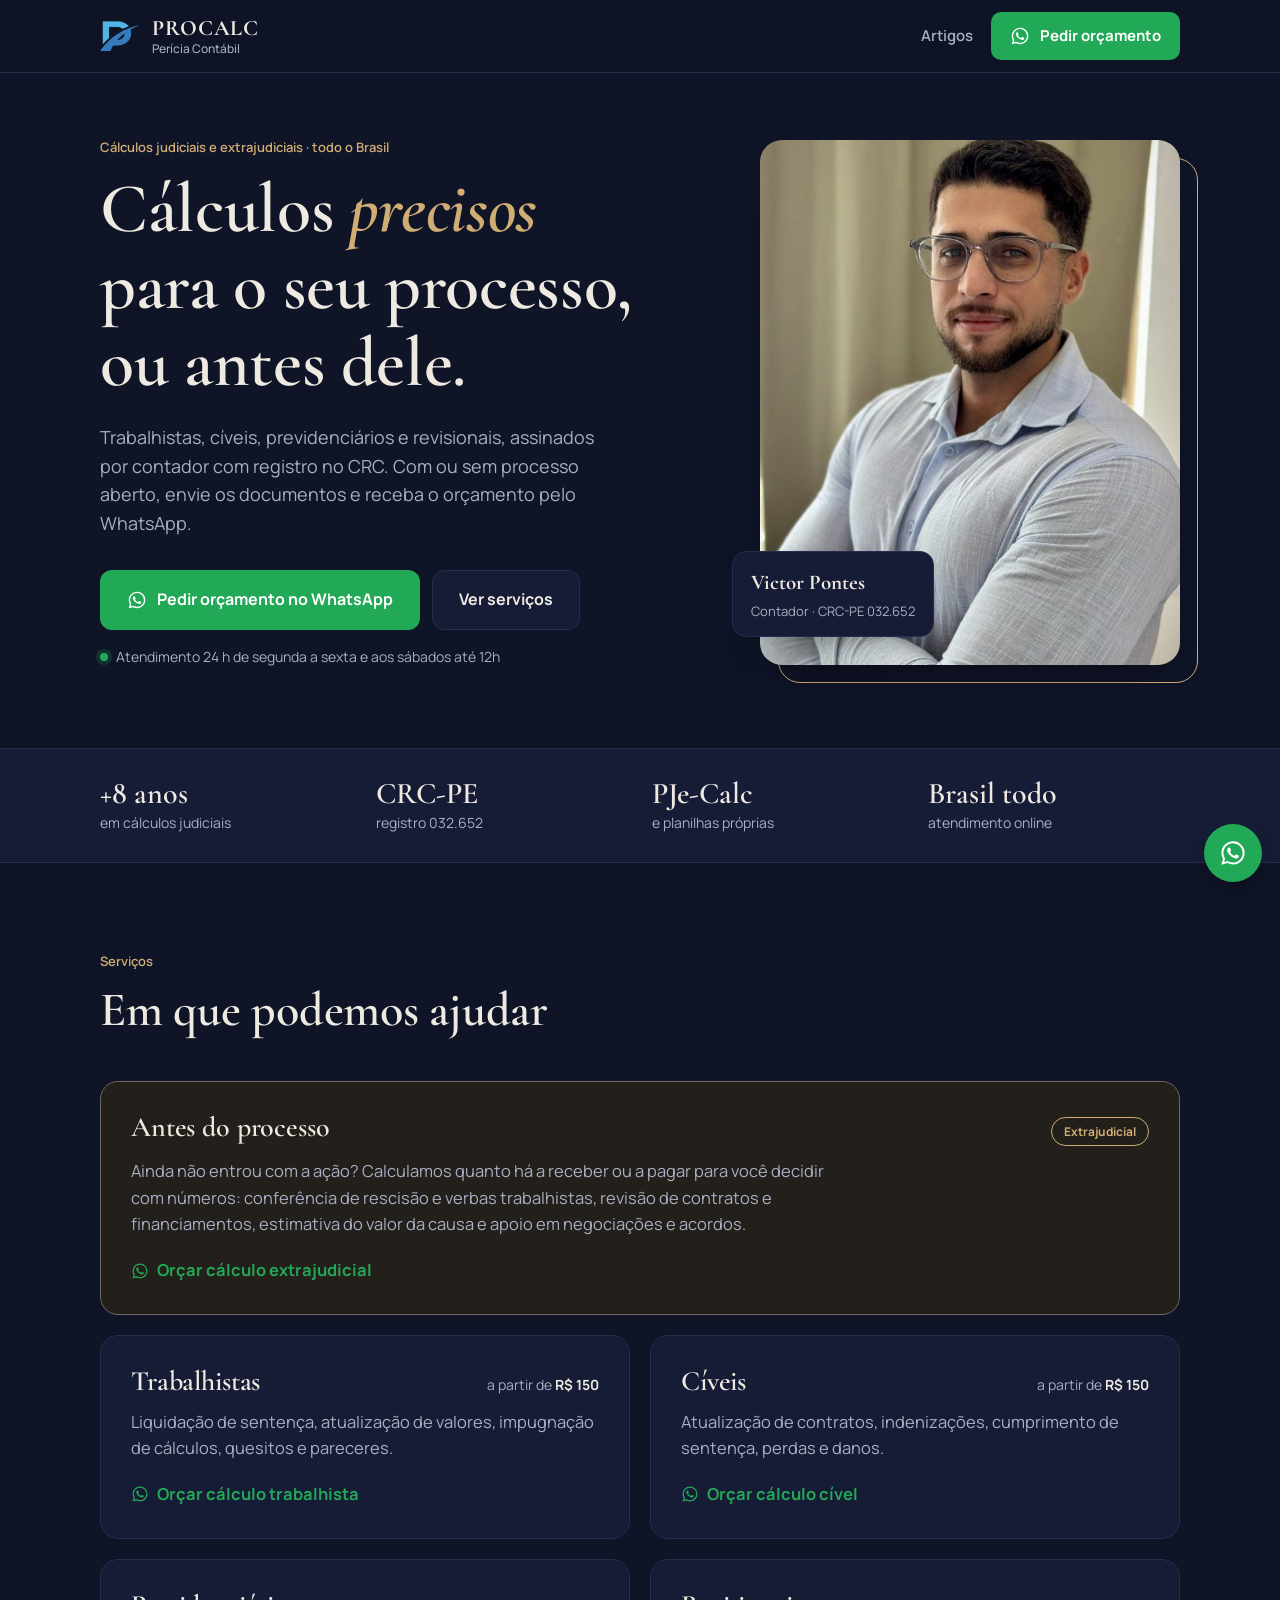
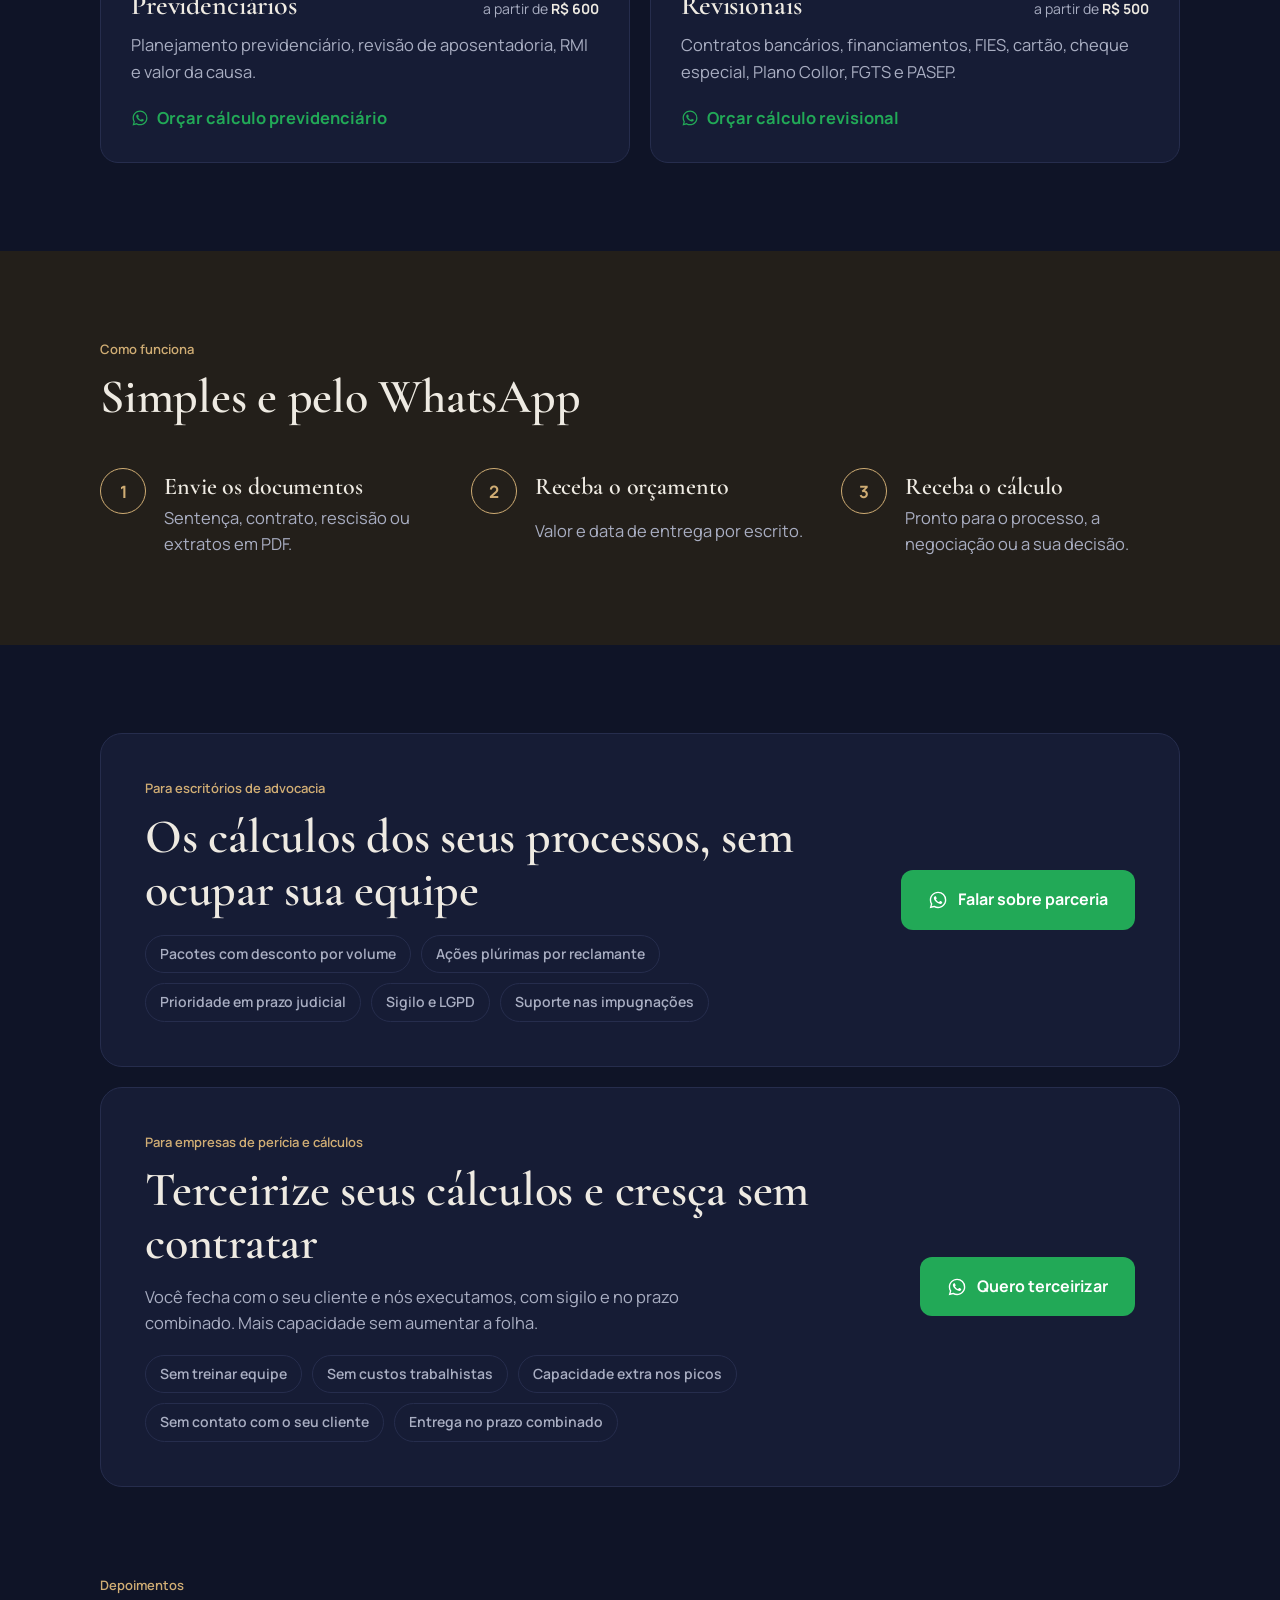
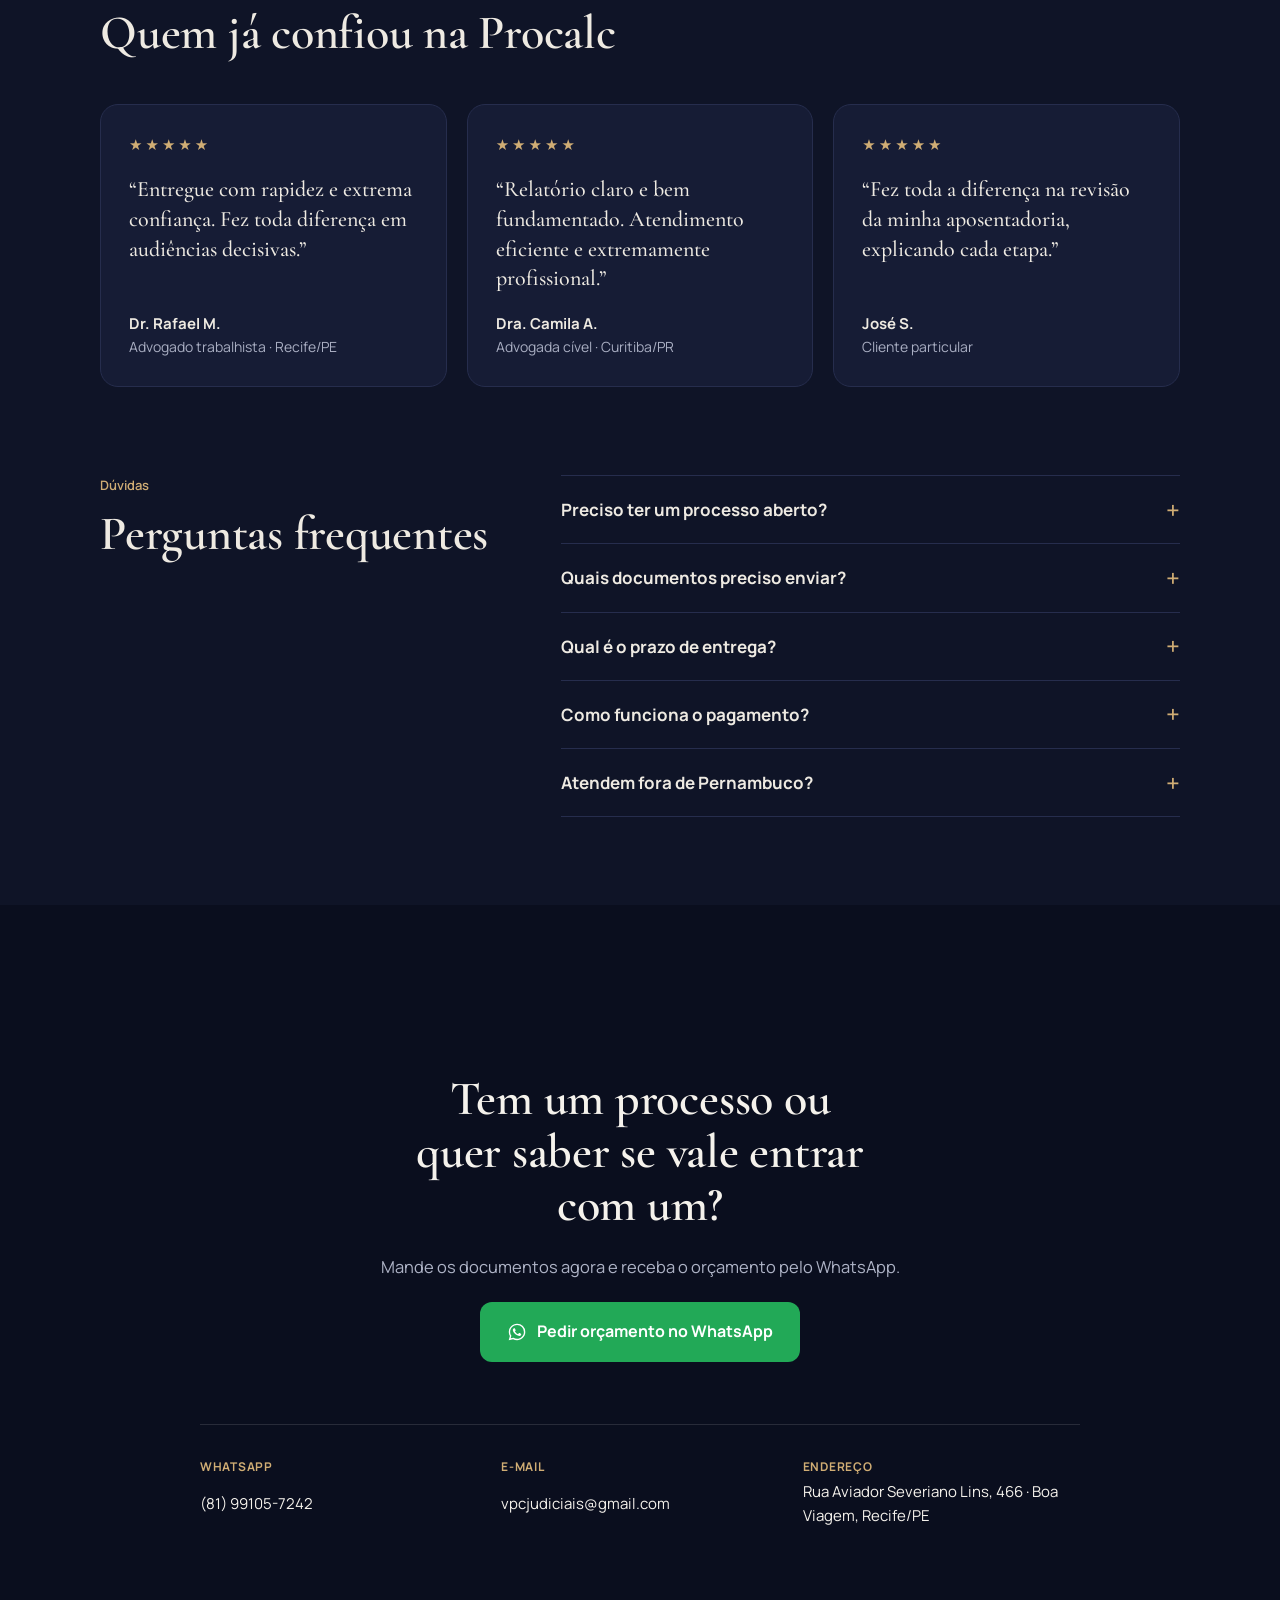
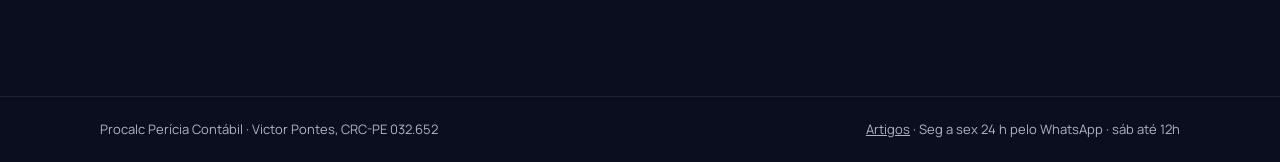
==== index.html @ c2d6288e "SEO: título com cálculos judiciais, dados estruturados da empresa e do Victor, Open Graph Co-Authore" ====
<!doctype html>
<html lang="pt-BR">
<head>
<meta charset="utf-8">
<meta name="viewport" content="width=device-width, initial-scale=1, viewport-fit=cover">
<title>Cálculos Judiciais em Recife e todo o Brasil | Procalc Perícia Contábil – Victor Pontes</title>
<link rel="canonical" href="https://procalcpericia.com.br/">
<meta property="og:type" content="website">
<meta property="og:url" content="https://procalcpericia.com.br/">
<meta property="og:title" content="Procalc Perícia Contábil – Cálculos Judiciais e Extrajudiciais">
<meta property="og:description" content="Cálculos trabalhistas, cíveis, previdenciários e revisionais. Contador Victor Pontes, CRC-PE 032.652. Orçamento pelo WhatsApp.">
<meta property="og:image" content="https://procalcpericia.com.br/marca.png">
<meta property="og:locale" content="pt_BR">
<script type="application/ld+json">
{"@context":"https://schema.org","@graph":[
{"@type":["AccountingService","ProfessionalService"],"@id":"https://procalcpericia.com.br/#empresa","name":"Procalc Perícia Contábil","alternateName":["Procalc","Procalc Perícia","Procalc Cálculos Judiciais"],"url":"https://procalcpericia.com.br/","logo":"https://procalcpericia.com.br/marca.png","image":"https://procalcpericia.com.br/marca.png","telephone":"+55-81-99105-7242","description":"Cálculos judiciais e extrajudiciais: trabalhistas (PJe-Calc), cíveis, previdenciários e revisionais, para advogados e clientes em todo o Brasil.","address":{"@type":"PostalAddress","addressLocality":"Recife","addressRegion":"PE","addressCountry":"BR","streetAddress":"Boa Viagem"},"areaServed":"BR","founder":{"@id":"https://procalcpericia.com.br/#victor"},"sameAs":["https://g.page/r/CcyhV9-D6MSeEAI"],"openingHoursSpecification":[{"@type":"OpeningHoursSpecification","dayOfWeek":["Monday","Tuesday","Wednesday","Thursday","Friday"],"opens":"00:00","closes":"23:59"},{"@type":"OpeningHoursSpecification","dayOfWeek":"Saturday","opens":"00:00","closes":"12:00"}],"knowsAbout":["cálculos judiciais","cálculos trabalhistas","PJe-Calc","liquidação de sentença","cálculos previdenciários","cálculo revisional","perícia contábil","cálculos extrajudiciais"]},
{"@type":"Person","@id":"https://procalcpericia.com.br/#victor","name":"Victor Pontes","jobTitle":"Contador e perito em cálculos judiciais (CRC-PE 032.652)","worksFor":{"@id":"https://procalcpericia.com.br/#empresa"}}
]}
</script>
<meta name="description" content="Cálculos judiciais trabalhistas, cíveis, previdenciários e revisionais para advogados e clientes em todo o Brasil. Contador CRC-PE 032.652. Orçamento pelo WhatsApp.">
<link rel="preconnect" href="https://fonts.googleapis.com">
<link rel="preconnect" href="https://fonts.gstatic.com" crossorigin>
<link rel="stylesheet" href="https://fonts.googleapis.com/css2?family=Cormorant+Garamond:wght@500;600;700&family=Manrope:wght@400;500;600;700&display=swap">
<style>
/* Layout: papel claro com tipografia jurídica; topo em duas colunas (proposta + retrato); seções curtas separadas por respiro; azul-marinho só no texto e numa faixa final. */
:root{
  --paper:#fbfaf7; --card:#ffffff; --ink:#16203b; --muted:#5a6177; --line:#e6e0d4;
  --gold:#a8844c; --gold-soft:#f3ece0; --navy:#16203b; --on-navy:#f5f2ec; --on-navy-muted:#bfc3d3;
  --wa:#1d9f4e; --wa-hover:#178a43; --shadow:0 18px 40px -24px rgba(22,32,59,.35);
  --display:"Cormorant Garamond",Georgia,"Times New Roman",serif;
  --body:"Manrope",system-ui,-apple-system,"Segoe UI",Roboto,sans-serif;
}
@media (prefers-color-scheme:dark){:root:not([data-theme="light"]){
  --paper:#0f1427; --card:#161c35; --ink:#eeeae2; --muted:#a9aec2; --line:#262d4d;
  --gold:#d0ad74; --gold-soft:#231f1a; --navy:#0a0e1e; --on-navy:#f5f2ec; --on-navy-muted:#aeb3c6;
  --wa:#22a957; --wa-hover:#1d944c; --shadow:0 18px 40px -24px rgba(0,0,0,.7); color-scheme:dark}}
:root{ /* tema azul fixo para todos (pedido do Victor) */
  --paper:#0f1427; --card:#161c35; --ink:#eeeae2; --muted:#a9aec2; --line:#262d4d;
  --gold:#d0ad74; --gold-soft:#231f1a; --navy:#0a0e1e; --on-navy:#f5f2ec; --on-navy-muted:#aeb3c6;
  --wa:#22a957; --wa-hover:#1d944c; --shadow:0 18px 40px -24px rgba(0,0,0,.7); color-scheme:dark}

*{box-sizing:border-box}
body{background:var(--paper);color:var(--ink);font-family:var(--body);font-size:16.5px;line-height:1.6;-webkit-font-smoothing:antialiased}
h1,h2,h3,blockquote{font-variant-numeric:lining-nums}
h1,h2,h3{font-family:var(--display);font-weight:600;line-height:1.1;margin:0;letter-spacing:-.005em}
p{margin:0}
a{color:inherit}
img{display:block}
:focus-visible{outline:3px solid var(--gold);outline-offset:3px;border-radius:6px}
.wrap{max-width:1120px;margin:0 auto;padding-left:max(20px,env(safe-area-inset-left,0px));padding-right:max(20px,env(safe-area-inset-right,0px))}
section{padding-block:88px}
.kicker{font-size:13px;font-weight:600;color:var(--gold);margin-bottom:12px}
h2{font-size:clamp(34px,5vw,48px)}
.intro{color:var(--muted);max-width:56ch;margin-top:14px}

.btn{display:inline-flex;align-items:center;justify-content:center;gap:10px;font-weight:700;font-size:16px;text-decoration:none;border-radius:12px;padding:16px 26px;border:1.5px solid transparent;transition:background .15s ease,transform .15s ease}
.btn svg{width:20px;height:20px;flex:none}
.btn-wa{background:var(--wa);color:#fff}
.btn-wa:hover{background:var(--wa-hover);transform:translateY(-1px)}
.btn-line{border-color:var(--line);color:var(--ink);background:var(--card)}
.btn-line:hover{border-color:var(--gold)}

/* topo */
header{position:sticky;top:env(safe-area-inset-top,0px);z-index:15;background:color-mix(in srgb,var(--paper) 92%,transparent);backdrop-filter:blur(8px);border-bottom:1px solid var(--line)}
body::before{content:"";position:fixed;inset:0 0 auto;height:env(safe-area-inset-top,0px);z-index:16;background:var(--paper)}
.bar{display:flex;align-items:center;justify-content:space-between;gap:16px;padding-block:12px}
.brand{display:flex;align-items:center;gap:12px;text-decoration:none;min-width:0}
.brand img{width:40px;height:auto}
.brand-name{display:flex;flex-direction:column;line-height:1.15}
.brand-name b{font-family:var(--display);font-size:22px;font-weight:700;letter-spacing:.04em}
.brand-name small{font-size:12px;color:var(--muted);font-weight:500}
.bar .btn{padding:11px 18px;font-size:15px;border-radius:10px}
@media (max-width:420px){.bar .btn span{display:none}.bar .btn{padding:11px 13px}}

/* hero */
.hero{display:grid;grid-template-columns:minmax(0,1.1fr) minmax(0,.9fr);gap:56px;align-items:center;padding-block:64px 80px}
.hero h1{font-size:clamp(42px,6.4vw,70px)}
.hero h1 em{font-style:italic;color:var(--gold);font-weight:600}
.hero .sub{font-size:18px;color:var(--muted);max-width:46ch;margin-top:22px}
.hero .ctas{display:flex;flex-wrap:wrap;gap:12px;margin-top:32px}
.hero .note{font-size:14px;color:var(--muted);margin-top:16px;display:flex;align-items:center;gap:8px}
.dot{width:8px;height:8px;border-radius:50%;background:var(--wa);flex:none;box-shadow:0 0 0 4px color-mix(in srgb,var(--wa) 20%,transparent)}
.portrait{position:relative;justify-self:end;width:100%;max-width:420px}
.portrait img{width:100%;height:auto;aspect-ratio:4/5;object-fit:cover;object-position:50% 20%;border-radius:22px;box-shadow:var(--shadow)}
.portrait::before{content:"";position:absolute;inset:18px -18px -18px 18px;border:1.5px solid var(--gold);border-radius:22px;z-index:-1}
.badge{position:absolute;left:-28px;bottom:28px;background:var(--card);border:1px solid var(--line);border-radius:14px;padding:14px 18px;box-shadow:var(--shadow);display:grid;gap:2px}
.badge b{font-family:var(--display);font-size:21px}
.badge span{font-size:13px;color:var(--muted)}
@media (max-width:820px){
  .hero{grid-template-columns:minmax(0,1fr);gap:44px;padding-block:40px 64px}
  .portrait{justify-self:center;max-width:360px}
  .badge{left:-8px;bottom:18px}
}

/* faixa de confiança */
.proof{border-block:1px solid var(--line);background:var(--card)}
.proof ul{list-style:none;margin:0 auto;padding-block:28px;display:grid;grid-template-columns:repeat(4,minmax(0,1fr));gap:24px}
.proof li{display:grid;gap:2px}
.proof b{font-variant-numeric:lining-nums;font-family:var(--display);font-size:30px;font-weight:600;line-height:1.1}
.proof span{font-size:14px;color:var(--muted)}
@media (max-width:720px){.proof ul{grid-template-columns:repeat(2,minmax(0,1fr));gap:22px 16px}}

/* serviços */
.svc-grid{display:grid;grid-template-columns:repeat(2,minmax(0,1fr));gap:20px;margin-top:44px}
@media (max-width:720px){.svc-grid{grid-template-columns:minmax(0,1fr)}}
.svc{background:var(--card);border:1px solid var(--line);border-radius:18px;padding:30px;display:flex;flex-direction:column;gap:12px;transition:border-color .15s ease}
.svc:hover{border-color:var(--gold)}
.svc-top{display:flex;align-items:baseline;justify-content:space-between;gap:12px;flex-wrap:wrap}
.svc h3{font-size:28px}
.from{font-size:14px;color:var(--muted);white-space:nowrap}
.from b{color:var(--ink);font-weight:700}
.svc p{color:var(--muted)}
.svc-wide{grid-column:1/-1;background:var(--gold-soft);border-color:color-mix(in srgb,var(--gold) 45%,var(--line))}
.svc-wide p{max-width:70ch}
.tag{font-size:12px;font-weight:700;color:var(--gold);border:1px solid var(--gold);border-radius:999px;padding:4px 12px}
.svc a{margin-top:auto;padding-top:8px;font-weight:700;color:var(--wa);text-decoration:none;display:inline-flex;align-items:center;gap:8px}
.svc a:hover{text-decoration:underline}
.svc a svg{width:18px;height:18px}

/* como funciona */
.how{background:var(--gold-soft)}
.steps{list-style:none;margin:44px 0 0;padding:0;display:grid;grid-template-columns:repeat(3,minmax(0,1fr));gap:32px;counter-reset:s}
@media (max-width:720px){.steps{grid-template-columns:minmax(0,1fr);gap:26px}}
.steps li{counter-increment:s;display:grid;grid-template-columns:auto minmax(0,1fr);gap:4px 18px;align-items:start}
.steps li::before{content:counter(s);grid-row:span 2;width:44px;height:44px;border-radius:50%;border:1.5px solid var(--gold);display:grid;place-items:center;font-family:var(--body);font-size:17px;font-weight:700;font-variant-numeric:lining-nums;color:var(--gold)}
.steps h3{font-size:24px;padding-top:6px}
.steps p{color:var(--muted)}

/* escritórios */
.firms{display:grid;grid-template-columns:minmax(0,1fr) auto;gap:32px;align-items:center;background:var(--card);border:1px solid var(--line);border-radius:22px;padding:44px}
.firms ul{margin:18px 0 0;padding:0;list-style:none;display:flex;flex-wrap:wrap;gap:10px}
.firms li{font-size:14px;font-weight:600;border:1px solid var(--line);border-radius:999px;padding:7px 14px;color:var(--muted)}
@media (max-width:820px){.firms{grid-template-columns:minmax(0,1fr);padding:30px 24px}}

/* depoimentos */
.quotes{display:grid;grid-template-columns:repeat(3,minmax(0,1fr));gap:20px;margin-top:44px}
@media (max-width:900px){.quotes{grid-template-columns:minmax(0,1fr)}}
figure{margin:0;background:var(--card);border:1px solid var(--line);border-radius:18px;padding:28px;display:flex;flex-direction:column;gap:18px}
.stars{color:var(--gold);letter-spacing:3px;font-size:15px}
blockquote{margin:0;font-family:var(--display);font-size:22px;line-height:1.35;font-weight:500}
figcaption{margin-top:auto;font-size:14px;color:var(--muted)}
figcaption b{color:var(--ink);display:block;font-size:15px}

/* faq */
.faq-wrap{display:grid;grid-template-columns:minmax(0,.8fr) minmax(0,1.2fr);gap:48px}
@media (max-width:820px){.faq-wrap{grid-template-columns:minmax(0,1fr);gap:24px}}
details{border-bottom:1px solid var(--line);padding-block:20px}
details:first-child{border-top:1px solid var(--line)}
summary{cursor:pointer;font-weight:700;font-size:17px;list-style:none;display:flex;justify-content:space-between;align-items:center;gap:16px}
summary::-webkit-details-marker{display:none}
summary::after{content:"+";color:var(--gold);font-size:24px;font-weight:500;line-height:1}
details[open] summary::after{content:"−"}
details p{color:var(--muted);margin-top:10px}

/* fechamento */
.final{background:var(--navy);color:var(--on-navy)}
.final .wrap{padding-block:80px;display:grid;gap:22px;justify-items:center;text-align:center}
.final h2{color:var(--on-navy);max-width:20ch}
.final p{color:var(--on-navy-muted);max-width:52ch}
.contact{display:grid;grid-template-columns:repeat(3,minmax(0,1fr));gap:24px;margin-top:40px;width:100%;max-width:880px;text-align:left;border-top:1px solid rgba(255,255,255,.12);padding-top:32px}
.contact div{display:grid;gap:4px}
.contact small{font-size:12px;color:var(--gold);font-weight:700;letter-spacing:.06em}
.contact span{color:var(--on-navy);font-size:15px}
@media (max-width:720px){.contact{grid-template-columns:minmax(0,1fr)}}
footer{background:var(--navy);color:var(--on-navy-muted);font-size:13px;border-top:1px solid rgba(255,255,255,.08)}
footer .wrap{padding-block:22px;display:flex;flex-wrap:wrap;justify-content:space-between;gap:8px}

.float{position:fixed;right:calc(18px + env(safe-area-inset-right,0px));bottom:calc(18px + env(safe-area-inset-bottom,0px));z-index:20;width:58px;height:58px;border-radius:50%;padding:0;box-shadow:0 10px 24px -8px rgba(0,0,0,.45)}
.float svg{width:28px;height:28px}
@media (prefers-reduced-motion:reduce){.btn,.svc{transition:none}.btn-wa:hover{transform:none}}
.nav{display:flex;align-items:center;gap:18px}
.nav a.link{font-size:15px;font-weight:600;text-decoration:none;color:var(--muted)}
.nav a.link:hover{color:var(--ink)}
@media (max-width:420px){.nav{gap:12px}}
</style>
<style>body{margin:0}</style>
</head>
<body>


<svg width="0" height="0" style="position:absolute" aria-hidden="true">
  <symbol id="wa" viewBox="0 0 24 24"><path fill="currentColor" d="M12.04 2C6.58 2 2.13 6.45 2.13 11.91c0 1.75.46 3.45 1.32 4.95L2.05 22l5.25-1.38a9.9 9.9 0 0 0 4.74 1.21h.01c5.46 0 9.91-4.45 9.91-9.91A9.84 9.84 0 0 0 12.04 2Zm0 18.15h-.01a8.2 8.2 0 0 1-4.19-1.15l-.3-.18-3.12.82.83-3.04-.2-.31a8.23 8.23 0 0 1-1.26-4.38c0-4.54 3.7-8.24 8.25-8.24a8.2 8.2 0 0 1 8.24 8.25c0 4.54-3.7 8.23-8.24 8.23Zm4.52-6.16c-.25-.12-1.47-.72-1.69-.81-.23-.08-.39-.12-.56.13-.16.24-.64.8-.78.97-.15.16-.29.18-.54.06-.25-.12-1.05-.39-1.99-1.230-.74-.66-1.23-1.47-1.38-1.72-.14-.25-.01-.38.11-.5.11-.11.25-.29.37-.43.13-.15.17-.25.25-.41.08-.17.04-.31-.02-.43-.06-.13-.56-1.35-.76-1.84-.2-.48-.41-.42-.56-.43h-.48a.92.92 0 0 0-.66.31c-.23.25-.87.85-.87 2.07 0 1.22.89 2.4 1.01 2.56.12.17 1.75 2.67 4.23 3.74.59.26 1.05.41 1.41.52.59.19 1.13.16 1.56.1.48-.07 1.47-.6 1.670-1.18.21-.58.21-1.07.15-1.18-.06-.1-.23-.16-.48-.29Z"/></symbol>
</svg>

<header>
  <div class="wrap bar">
    <a class="brand" href="#inicio" aria-label="Procalc Perícia Contábil, início">
      <img src="[data-uri]" alt="" width="138" height="106">
      <span class="brand-name"><b>PROCALC</b><small>Perícia Contábil</small></span>
    </a>
    <nav class="nav">
      <a class="link" href="artigos.html">Artigos</a>
    <a class="btn btn-wa" href="https://wa.me/5581991057242?text=Ol%C3%A1%2C%20vim%20pelo%20site%20e%20quero%20um%20or%C3%A7amento" target="_blank" rel="noopener"><svg><use href="#wa"/></svg><span>Pedir orçamento</span></a>
    </nav>
  </div>
</header>

<main id="inicio">
  <div class="wrap hero">
    <div>
      <p class="kicker">Cálculos judiciais e extrajudiciais · todo o Brasil</p>
      <h1>Cálculos <em>precisos</em> para o seu processo, ou antes dele.</h1>
      <p class="sub">Trabalhistas, cíveis, previdenciários e revisionais, assinados por contador com registro no CRC. Com ou sem processo aberto, envie os documentos e receba o orçamento pelo WhatsApp.</p>
      <div class="ctas">
        <a class="btn btn-wa" href="https://wa.me/5581991057242?text=Ol%C3%A1%2C%20quero%20um%20or%C3%A7amento%20de%20c%C3%A1lculo" target="_blank" rel="noopener"><svg><use href="#wa"/></svg>Pedir orçamento no WhatsApp</a>
        <a class="btn btn-line" href="#servicos">Ver serviços</a>
      </div>
      <p class="note"><span class="dot" aria-hidden="true"></span>Atendimento 24 h de segunda a sexta e aos sábados até 12h</p>
    </div>
    <div class="portrait">
      <img src="[data-uri]" alt="Victor Pontes, contador responsável pela Procalc" width="640" height="846">
      <div class="badge"><b>Victor Pontes</b><span>Contador · CRC-PE 032.652</span></div>
    </div>
  </div>

  <div class="proof">
    <ul class="wrap">
      <li><b>+8 anos</b><span>em cálculos judiciais</span></li>
      <li><b>CRC-PE</b><span>registro 032.652</span></li>
      <li><b>PJe-Calc</b><span>e planilhas próprias</span></li>
      <li><b>Brasil todo</b><span>atendimento online</span></li>
    </ul>
  </div>

  <section id="servicos">
    <div class="wrap">
      <p class="kicker">Serviços</p>
      <h2>Em que podemos ajudar</h2>
      <div class="svc-grid">
        <article class="svc svc-wide">
          <div class="svc-top"><h3>Antes do processo</h3><span class="tag">Extrajudicial</span></div>
          <p>Ainda não entrou com a ação? Calculamos quanto há a receber ou a pagar para você decidir com números: conferência de rescisão e verbas trabalhistas, revisão de contratos e financiamentos, estimativa do valor da causa e apoio em negociações e acordos.</p>
          <a href="https://wa.me/5581991057242?text=Quero%20or%C3%A7amento%20de%20c%C3%A1lculo%20extrajudicial%20%28sem%20processo%29" target="_blank" rel="noopener"><svg><use href="#wa"/></svg>Orçar cálculo extrajudicial</a>
        </article>
        <article class="svc">
          <div class="svc-top"><h3>Trabalhistas</h3><span class="from">a partir de <b>R$ 150</b></span></div>
          <p>Liquidação de sentença, atualização de valores, impugnação de cálculos, quesitos e pareceres.</p>
          <a href="https://wa.me/5581991057242?text=Quero%20or%C3%A7amento%20de%20c%C3%A1lculo%20trabalhista" target="_blank" rel="noopener"><svg><use href="#wa"/></svg>Orçar cálculo trabalhista</a>
        </article>
        <article class="svc">
          <div class="svc-top"><h3>Cíveis</h3><span class="from">a partir de <b>R$ 150</b></span></div>
          <p>Atualização de contratos, indenizações, cumprimento de sentença, perdas e danos.</p>
          <a href="https://wa.me/5581991057242?text=Quero%20or%C3%A7amento%20de%20c%C3%A1lculo%20c%C3%ADvel" target="_blank" rel="noopener"><svg><use href="#wa"/></svg>Orçar cálculo cível</a>
        </article>
        <article class="svc">
          <div class="svc-top"><h3>Previdenciários</h3><span class="from">a partir de <b>R$ 600</b></span></div>
          <p>Planejamento previdenciário, revisão de aposentadoria, RMI e valor da causa.</p>
          <a href="https://wa.me/5581991057242?text=Quero%20or%C3%A7amento%20de%20c%C3%A1lculo%20previdenci%C3%A1rio" target="_blank" rel="noopener"><svg><use href="#wa"/></svg>Orçar cálculo previdenciário</a>
        </article>
        <article class="svc">
          <div class="svc-top"><h3>Revisionais</h3><span class="from">a partir de <b>R$ 500</b></span></div>
          <p>Contratos bancários, financiamentos, FIES, cartão, cheque especial, Plano Collor, FGTS e PASEP.</p>
          <a href="https://wa.me/5581991057242?text=Quero%20or%C3%A7amento%20de%20c%C3%A1lculo%20revisional" target="_blank" rel="noopener"><svg><use href="#wa"/></svg>Orçar cálculo revisional</a>
        </article>
      </div>
    </div>
  </section>

  <section class="how">
    <div class="wrap">
      <p class="kicker">Como funciona</p>
      <h2>Simples e pelo WhatsApp</h2>
      <ol class="steps">
        <li><h3>Envie os documentos</h3><p>Sentença, contrato, rescisão ou extratos em PDF.</p></li>
        <li><h3>Receba o orçamento</h3><p>Valor e data de entrega por escrito.</p></li>
        <li><h3>Receba o cálculo</h3><p>Pronto para o processo, a negociação ou a sua decisão.</p></li>
      </ol>
    </div>
  </section>

  <section>
    <div class="wrap">
      <div class="firms">
        <div>
          <p class="kicker">Para escritórios de advocacia</p>
          <h2>Os cálculos dos seus processos, sem ocupar sua equipe</h2>
          <ul><li>Pacotes com desconto por volume</li><li>Ações plúrimas por reclamante</li><li>Prioridade em prazo judicial</li><li>Sigilo e LGPD</li><li>Suporte nas impugnações</li></ul>
        </div>
        <a class="btn btn-wa" href="https://wa.me/5581991057242?text=Sou%20de%20um%20escrit%C3%B3rio%20e%20quero%20saber%20da%20parceria" target="_blank" rel="noopener"><svg><use href="#wa"/></svg>Falar sobre parceria</a>
      </div>
      <div class="firms" id="terceirizacao" style="margin-top:20px">
        <div>
          <p class="kicker">Para empresas de perícia e cálculos</p>
          <h2>Terceirize seus cálculos e cresça sem contratar</h2>
          <p class="intro">Você fecha com o seu cliente e nós executamos, com sigilo e no prazo combinado. Mais capacidade sem aumentar a folha.</p>
          <ul><li>Sem treinar equipe</li><li>Sem custos trabalhistas</li><li>Capacidade extra nos picos</li><li>Sem contato com o seu cliente</li><li>Entrega no prazo combinado</li></ul>
        </div>
        <a class="btn btn-wa" href="https://wa.me/5581991057242?text=Sou%20de%20uma%20empresa%20de%20per%C3%ADcia%20e%20quero%20saber%20da%20terceiriza%C3%A7%C3%A3o" target="_blank" rel="noopener"><svg><use href="#wa"/></svg>Quero terceirizar</a>
      </div>
    </div>
  </section>

  <section style="padding-top:0">
    <div class="wrap">
      <p class="kicker">Depoimentos</p>
      <h2>Quem já confiou na Procalc</h2>
      <div class="quotes">
        <figure><span class="stars" aria-label="5 estrelas">★★★★★</span><blockquote>“Entregue com rapidez e extrema confiança. Fez toda diferença em audiências decisivas.”</blockquote><figcaption><b>Dr. Rafael M.</b>Advogado trabalhista · Recife/PE</figcaption></figure>
        <figure><span class="stars" aria-label="5 estrelas">★★★★★</span><blockquote>“Relatório claro e bem fundamentado. Atendimento eficiente e extremamente profissional.”</blockquote><figcaption><b>Dra. Camila A.</b>Advogada cível · Curitiba/PR</figcaption></figure>
        <figure><span class="stars" aria-label="5 estrelas">★★★★★</span><blockquote>“Fez toda a diferença na revisão da minha aposentadoria, explicando cada etapa.”</blockquote><figcaption><b>José S.</b>Cliente particular</figcaption></figure>
      </div>
    </div>
  </section>

  <section style="padding-top:0">
    <div class="wrap faq-wrap">
      <div><p class="kicker">Dúvidas</p><h2>Perguntas frequentes</h2></div>
      <div>
        <details><summary>Preciso ter um processo aberto?</summary><p>Não. Fazemos cálculos extrajudiciais para você saber quanto tem a receber, avaliar se vale entrar com a ação ou negociar um acordo.</p></details>
        <details><summary>Quais documentos preciso enviar?</summary><p>Sentença ou acórdão e a inicial, para trabalhistas e cíveis. Contrato e extratos, para revisionais. CNIS e carta de concessão, para previdenciários.</p></details>
        <details><summary>Qual é o prazo de entrega?</summary><p>Informado no orçamento, conforme a complexidade. Com prazo judicial correndo, priorizamos.</p></details>
        <details><summary>Como funciona o pagamento?</summary><p>50% de sinal por Pix para entrar na pauta e 50% na entrega.</p></details>
        <details><summary>Atendem fora de Pernambuco?</summary><p>Sim. Todo o atendimento é online, para todo o Brasil.</p></details>
      </div>
    </div>
  </section>

  <section class="final">
    <div class="wrap">
      <h2>Tem um processo ou quer saber se vale entrar com um?</h2>
      <p>Mande os documentos agora e receba o orçamento pelo WhatsApp.</p>
      <a class="btn btn-wa" href="https://wa.me/5581991057242?text=Ol%C3%A1%2C%20quero%20um%20or%C3%A7amento%20de%20c%C3%A1lculo" target="_blank" rel="noopener"><svg><use href="#wa"/></svg>Pedir orçamento no WhatsApp</a>
      <div class="contact">
        <div><small>WHATSAPP</small><span>(81) 99105-7242</span></div>
        <div><small>E-MAIL</small><span>vpcjudiciais@gmail.com</span></div>
        <div><small>ENDEREÇO</small><span>Rua Aviador Severiano Lins, 466 · Boa Viagem, Recife/PE</span></div>
      </div>
    </div>
  </section>
</main>

<footer><div class="wrap"><span>Procalc Perícia Contábil · Victor Pontes, CRC-PE 032.652</span><span><a href="artigos.html">Artigos</a> · Seg a sex 24 h pelo WhatsApp · sáb até 12h</span></div></footer>

<a class="btn btn-wa float" href="https://wa.me/5581991057242?text=Ol%C3%A1%2C%20vim%20pelo%20site%20e%20quero%20um%20or%C3%A7amento" target="_blank" rel="noopener" aria-label="Pedir orçamento no WhatsApp"><svg><use href="#wa"/></svg></a>

</body>
</html>
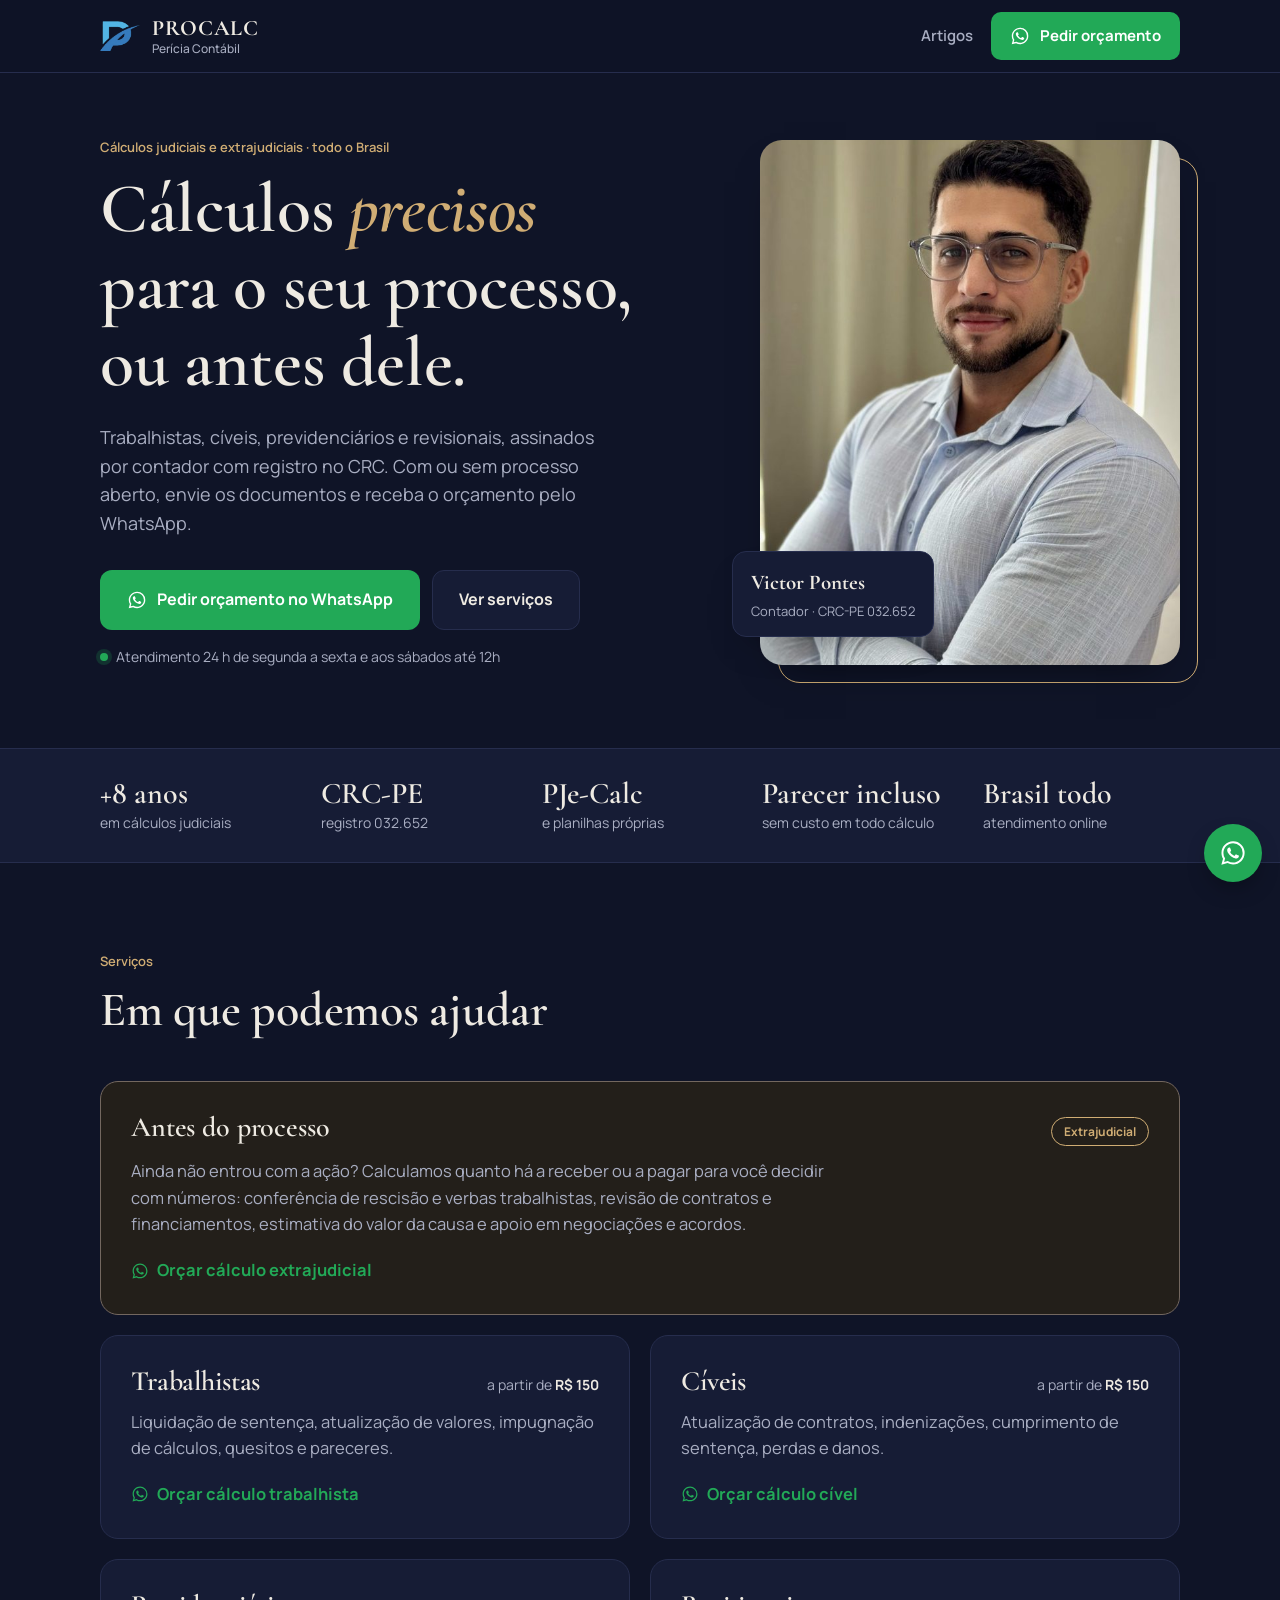
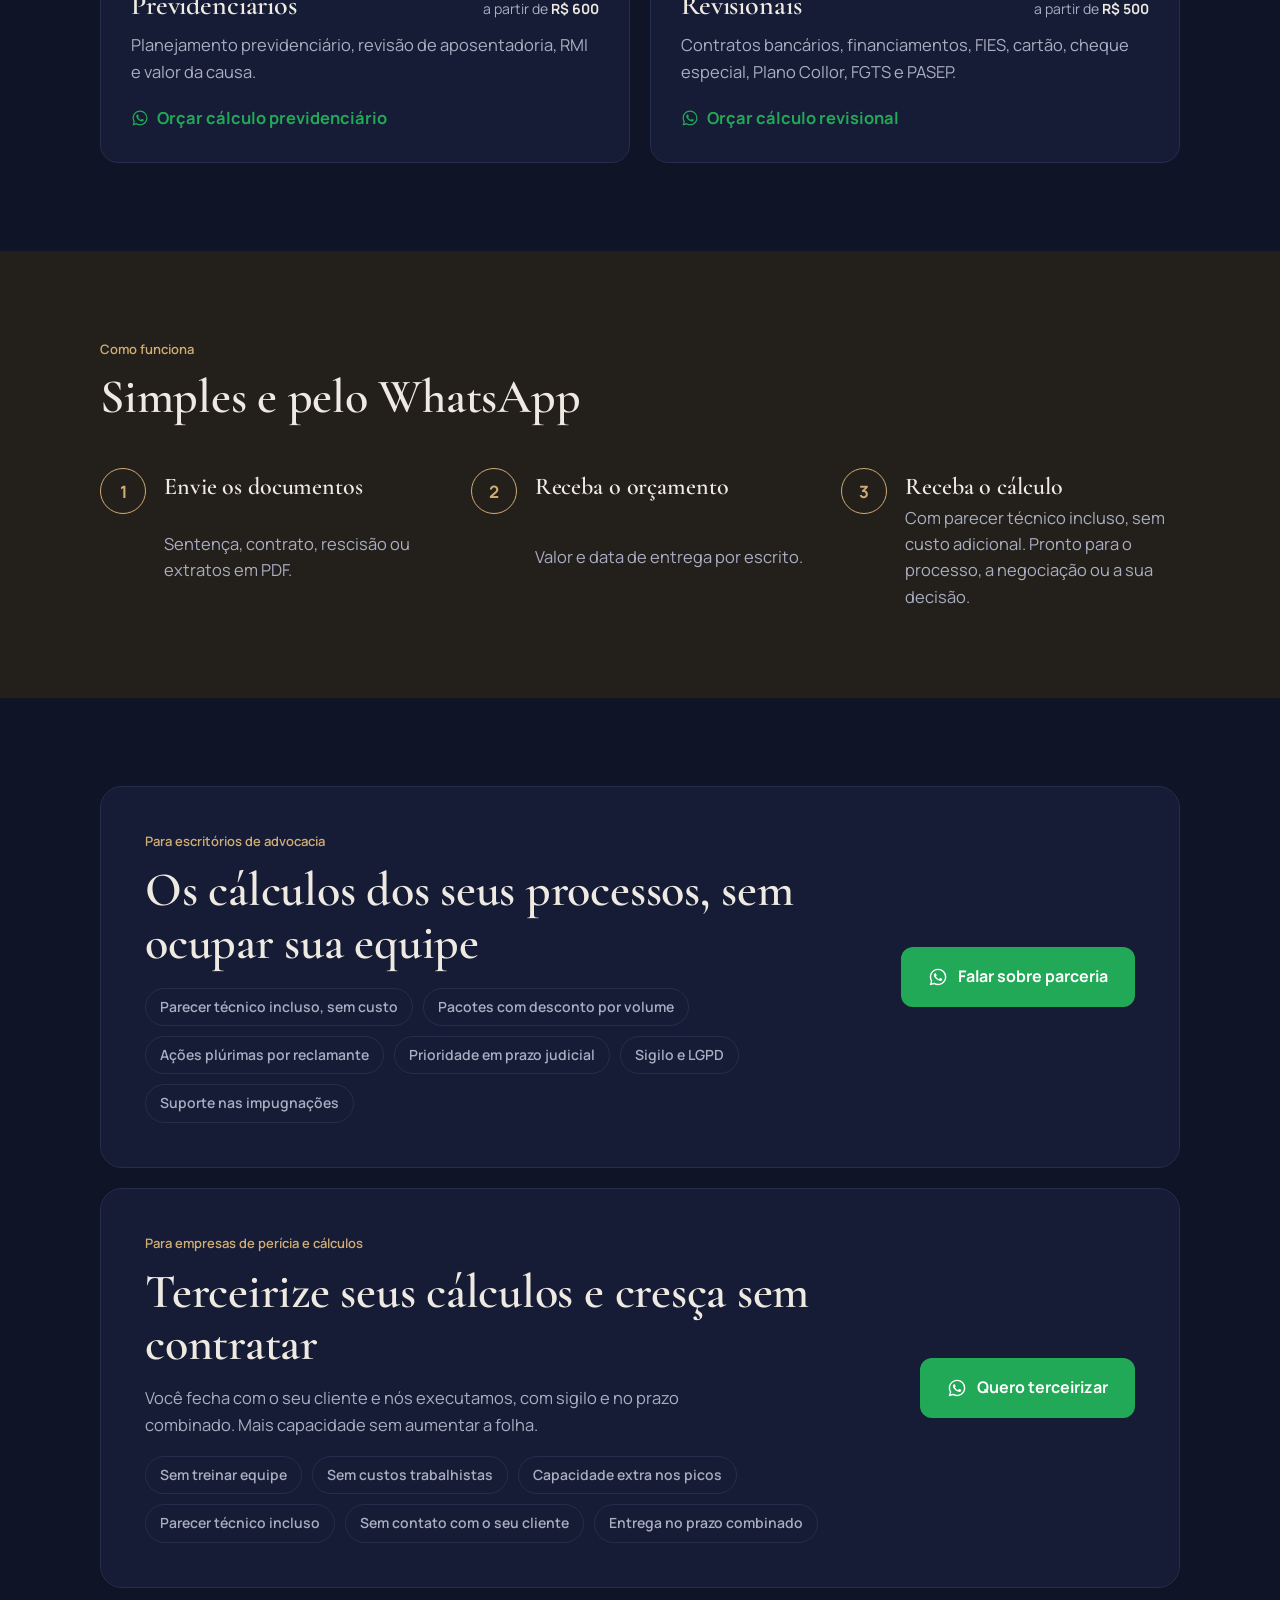
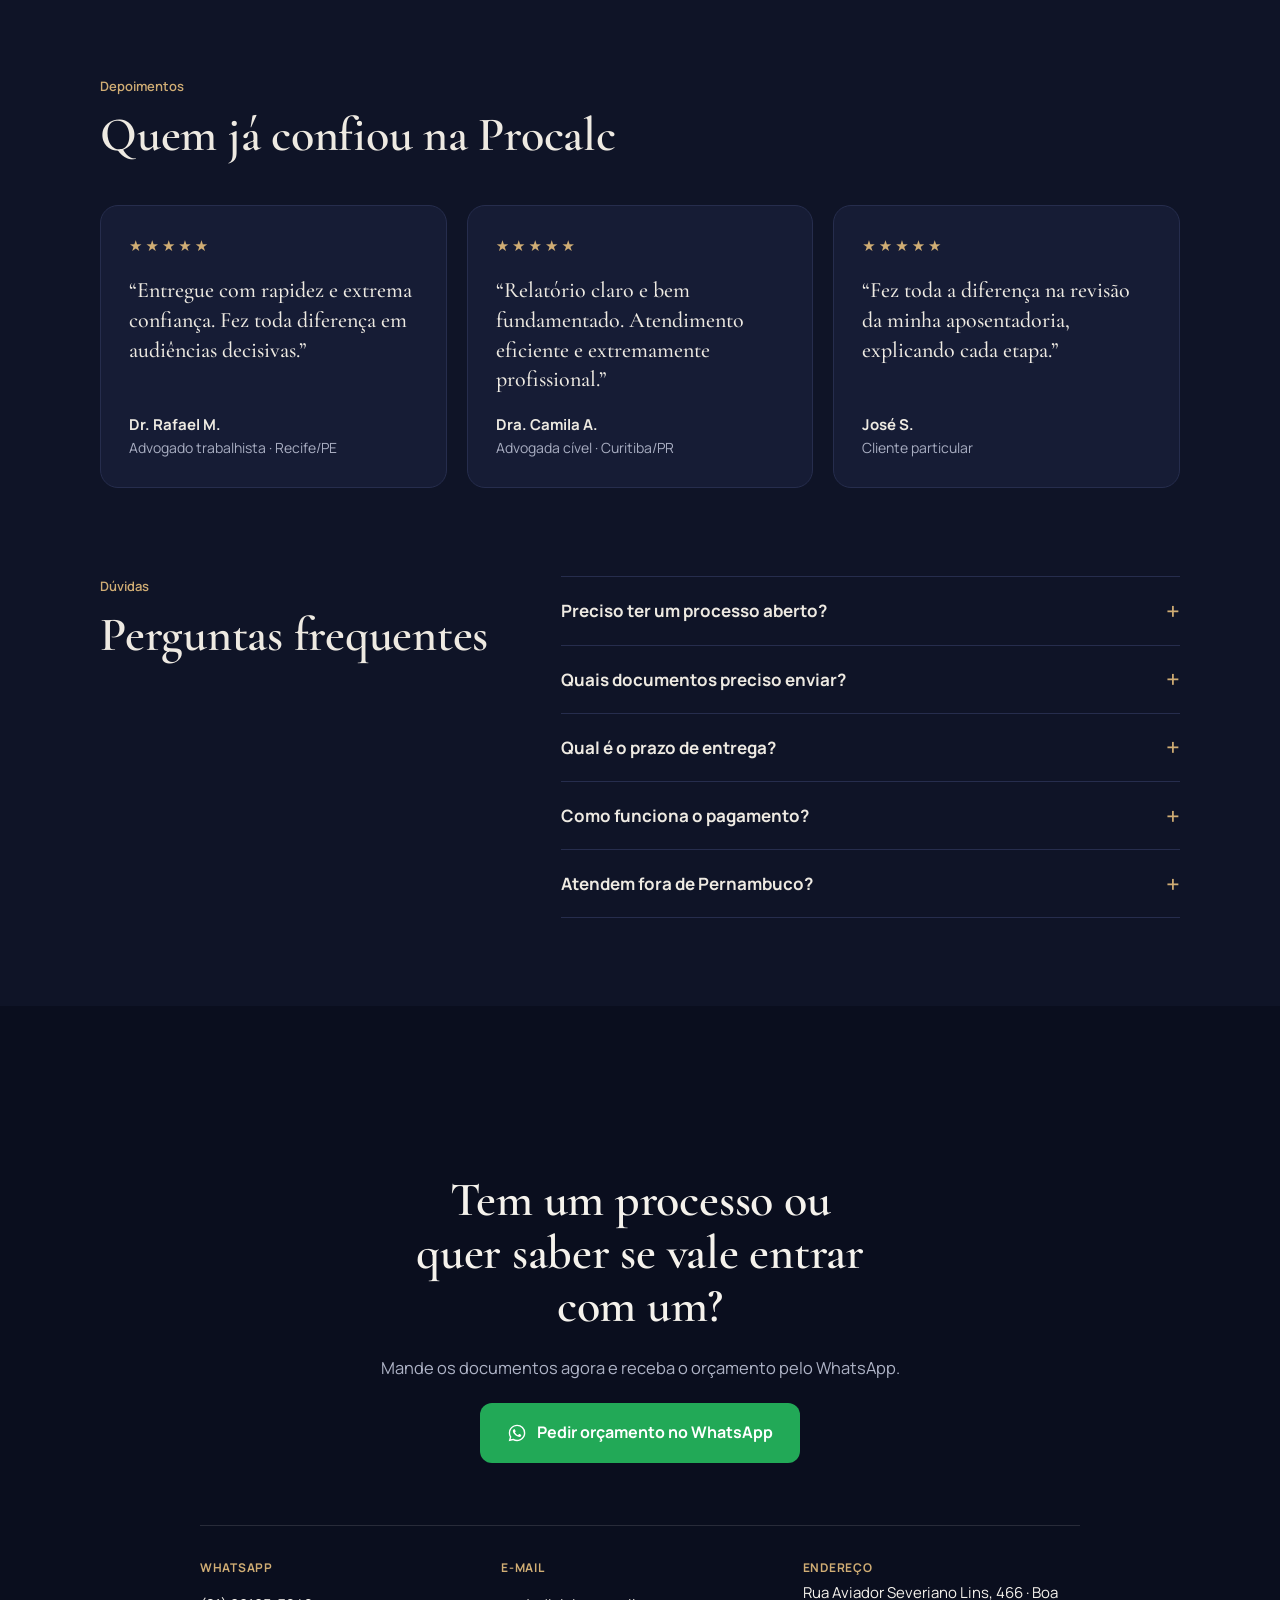
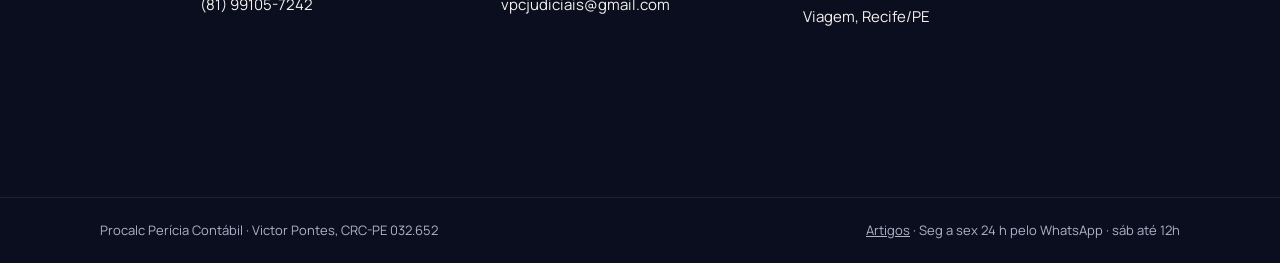
==== commit 01fe2663: "Site: parecer técnico incluso sem custo em destaque Co-Authored-By: Claude Opus 5.5 <noreply@anthrop" ====
--- a/index.html
+++ b/index.html
@@ -94,8 +94,8 @@
 
 /* faixa de confiança */
 .proof{border-block:1px solid var(--line);background:var(--card)}
-.proof ul{list-style:none;margin:0 auto;padding-block:28px;display:grid;grid-template-columns:repeat(4,minmax(0,1fr));gap:24px}
-.proof li{display:grid;gap:2px}
+.proof ul{list-style:none;margin:0 auto;padding-block:28px;display:grid;grid-template-columns:repeat(5,minmax(0,1fr));gap:24px}
+.proof li{display:grid;gap:2px;align-content:start}
 .proof b{font-variant-numeric:lining-nums;font-family:var(--display);font-size:30px;font-weight:600;line-height:1.1}
 .proof span{font-size:14px;color:var(--muted)}
 @media (max-width:720px){.proof ul{grid-template-columns:repeat(2,minmax(0,1fr));gap:22px 16px}}
@@ -174,6 +174,33 @@
 @media (max-width:420px){.nav{gap:12px}}
 </style>
 <style>body{margin:0}</style>
+<!-- Google tag (gtag.js) -->
+<script async src="https://www.googletagmanager.com/gtag/js?id=AW-11213439995"></script>
+<script>
+  window.dataLayer = window.dataLayer || [];
+  function gtag(){dataLayer.push(arguments);}
+  gtag('js', new Date());
+  gtag('config', 'AW-11213439995');
+</script>
+
+<!-- Conversão: Clique no WhatsApp (conta qualquer clique em link wa.me / WhatsApp) -->
+<script>
+  document.addEventListener('click', function (e) {
+    var link = e.target.closest('a[href*="wa.me"], a[href*="whatsapp.com"]');
+    if (!link) return;
+    var sendTo = 'AW-11213439995/UaNFCL_RgawdEPuH_uIp';
+    if (link.target === '_blank') {
+      gtag('event', 'conversion', { 'send_to': sendTo });
+      return;
+    }
+    // Link que abre na mesma aba: espera o registro antes de sair da página
+    e.preventDefault();
+    var url = link.href, foi = false;
+    function ir() { if (!foi) { foi = true; window.location.href = url; } }
+    gtag('event', 'conversion', { 'send_to': sendTo, 'event_callback': ir });
+    setTimeout(ir, 800);
+  });
+</script>
 </head>
 <body>
 
@@ -218,6 +245,7 @@
       <li><b>+8 anos</b><span>em cálculos judiciais</span></li>
       <li><b>CRC-PE</b><span>registro 032.652</span></li>
       <li><b>PJe-Calc</b><span>e planilhas próprias</span></li>
+      <li><b>Parecer incluso</b><span>sem custo em todo cálculo</span></li>
       <li><b>Brasil todo</b><span>atendimento online</span></li>
     </ul>
   </div>
@@ -263,7 +291,7 @@
       <ol class="steps">
         <li><h3>Envie os documentos</h3><p>Sentença, contrato, rescisão ou extratos em PDF.</p></li>
         <li><h3>Receba o orçamento</h3><p>Valor e data de entrega por escrito.</p></li>
-        <li><h3>Receba o cálculo</h3><p>Pronto para o processo, a negociação ou a sua decisão.</p></li>
+        <li><h3>Receba o cálculo</h3><p>Com parecer técnico incluso, sem custo adicional. Pronto para o processo, a negociação ou a sua decisão.</p></li>
       </ol>
     </div>
   </section>
@@ -274,7 +302,7 @@
         <div>
           <p class="kicker">Para escritórios de advocacia</p>
           <h2>Os cálculos dos seus processos, sem ocupar sua equipe</h2>
-          <ul><li>Pacotes com desconto por volume</li><li>Ações plúrimas por reclamante</li><li>Prioridade em prazo judicial</li><li>Sigilo e LGPD</li><li>Suporte nas impugnações</li></ul>
+          <ul><li>Parecer técnico incluso, sem custo</li><li>Pacotes com desconto por volume</li><li>Ações plúrimas por reclamante</li><li>Prioridade em prazo judicial</li><li>Sigilo e LGPD</li><li>Suporte nas impugnações</li></ul>
         </div>
         <a class="btn btn-wa" href="https://wa.me/5581991057242?text=Sou%20de%20um%20escrit%C3%B3rio%20e%20quero%20saber%20da%20parceria" target="_blank" rel="noopener"><svg><use href="#wa"/></svg>Falar sobre parceria</a>
       </div>
@@ -283,7 +311,7 @@
           <p class="kicker">Para empresas de perícia e cálculos</p>
           <h2>Terceirize seus cálculos e cresça sem contratar</h2>
           <p class="intro">Você fecha com o seu cliente e nós executamos, com sigilo e no prazo combinado. Mais capacidade sem aumentar a folha.</p>
-          <ul><li>Sem treinar equipe</li><li>Sem custos trabalhistas</li><li>Capacidade extra nos picos</li><li>Sem contato com o seu cliente</li><li>Entrega no prazo combinado</li></ul>
+          <ul><li>Sem treinar equipe</li><li>Sem custos trabalhistas</li><li>Capacidade extra nos picos</li><li>Parecer técnico incluso</li><li>Sem contato com o seu cliente</li><li>Entrega no prazo combinado</li></ul>
         </div>
         <a class="btn btn-wa" href="https://wa.me/5581991057242?text=Sou%20de%20uma%20empresa%20de%20per%C3%ADcia%20e%20quero%20saber%20da%20terceiriza%C3%A7%C3%A3o" target="_blank" rel="noopener"><svg><use href="#wa"/></svg>Quero terceirizar</a>
       </div>
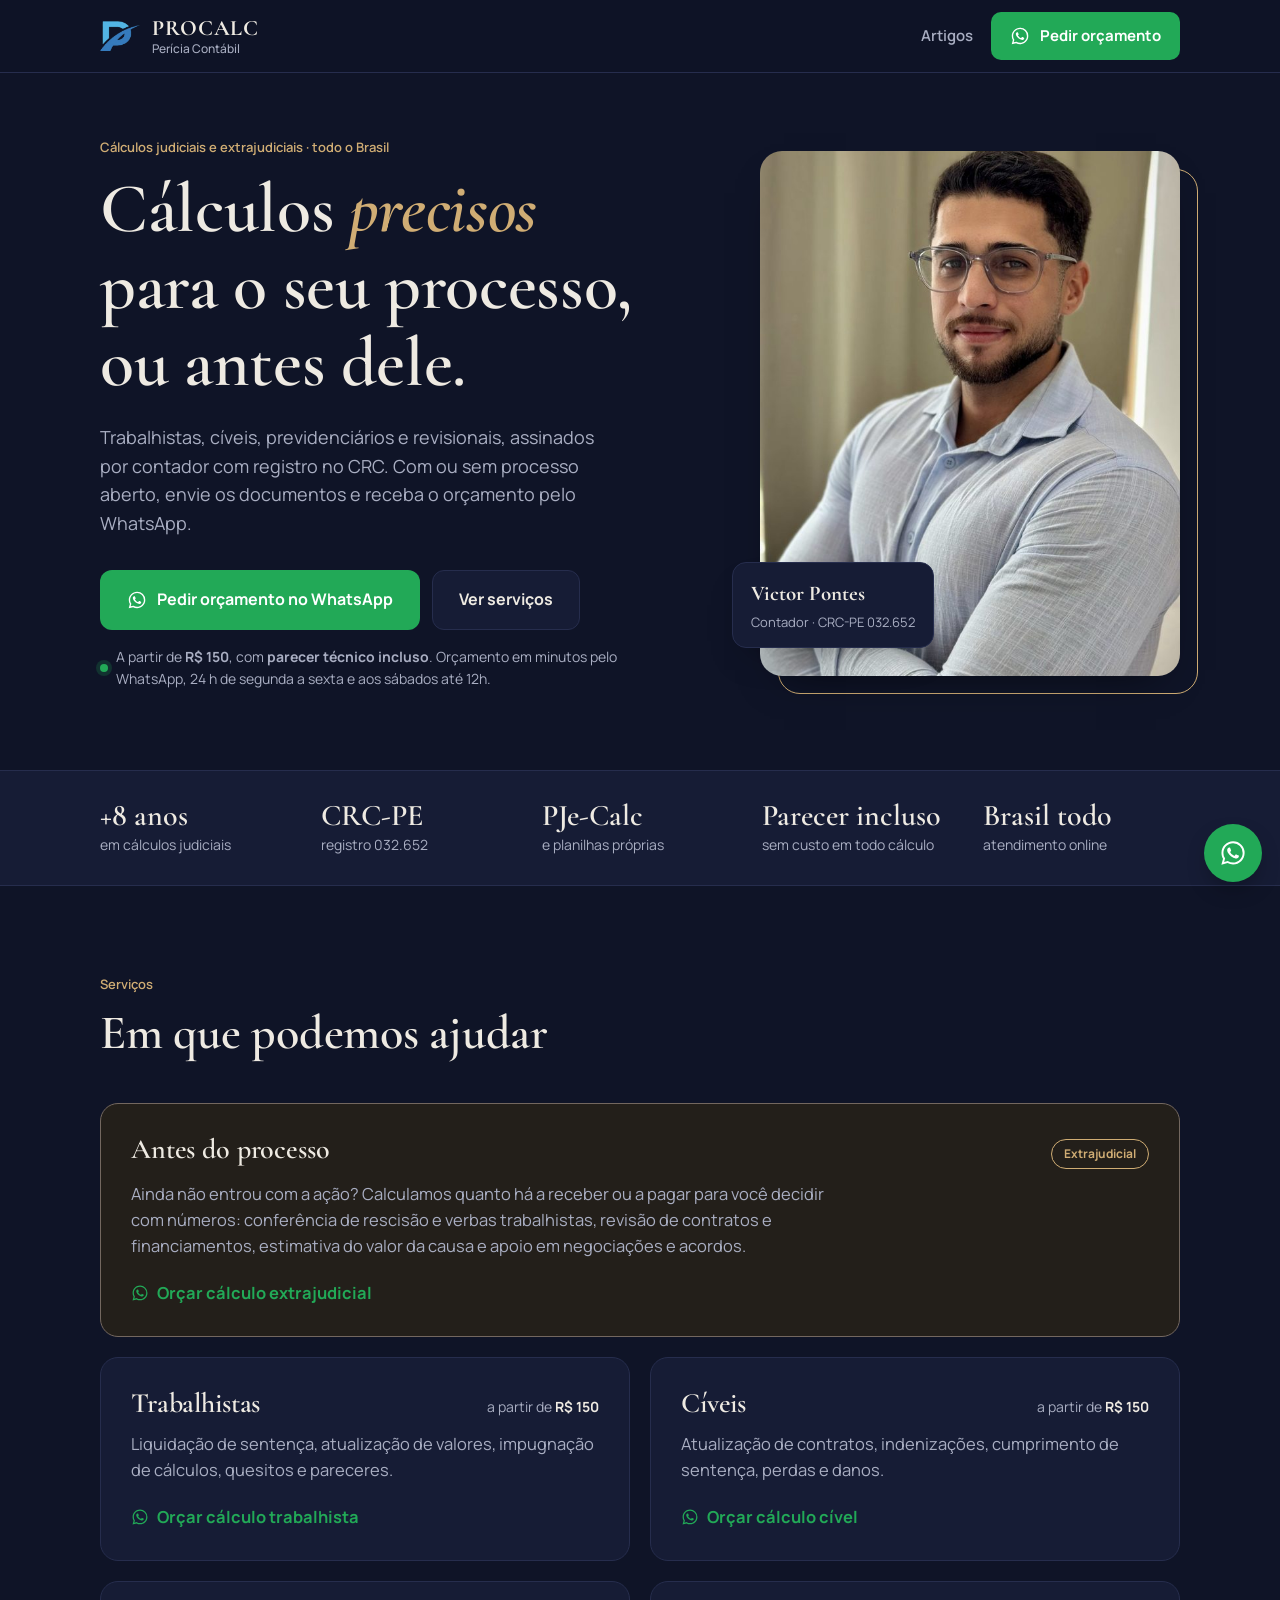
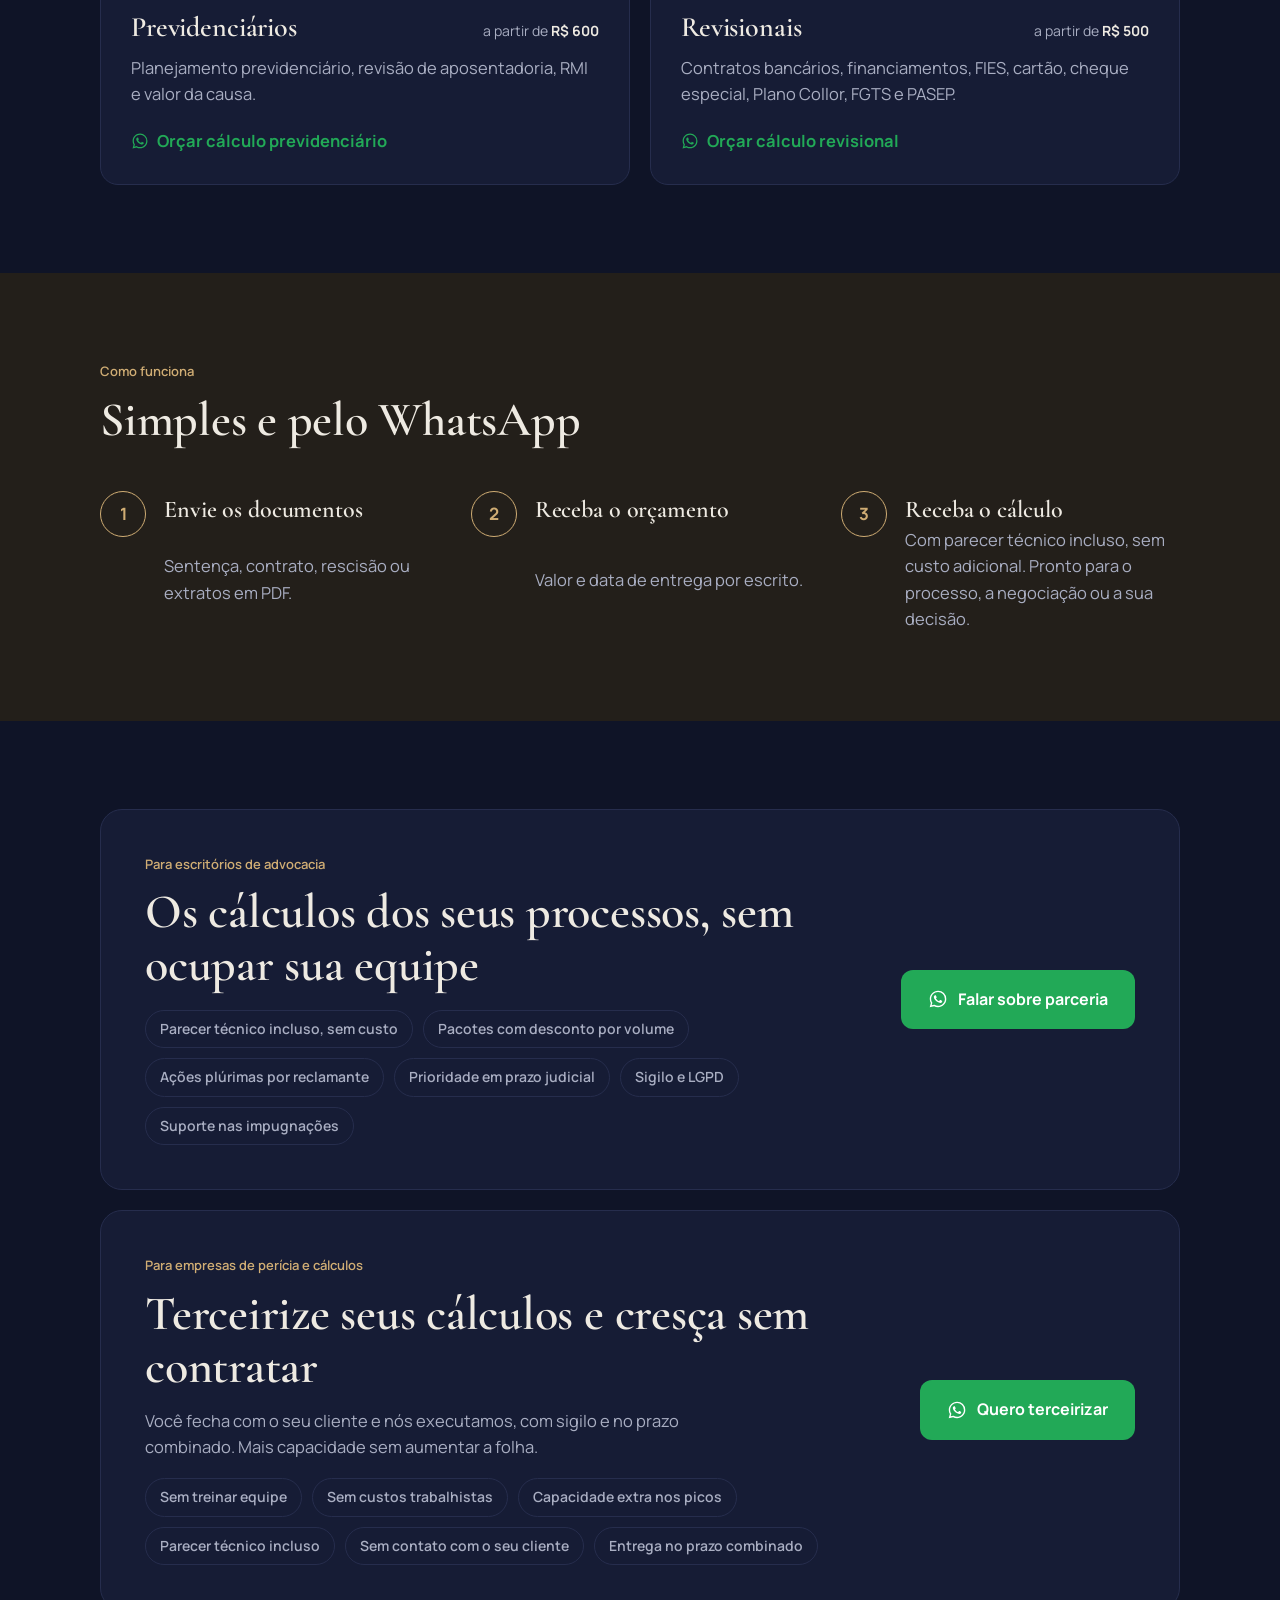
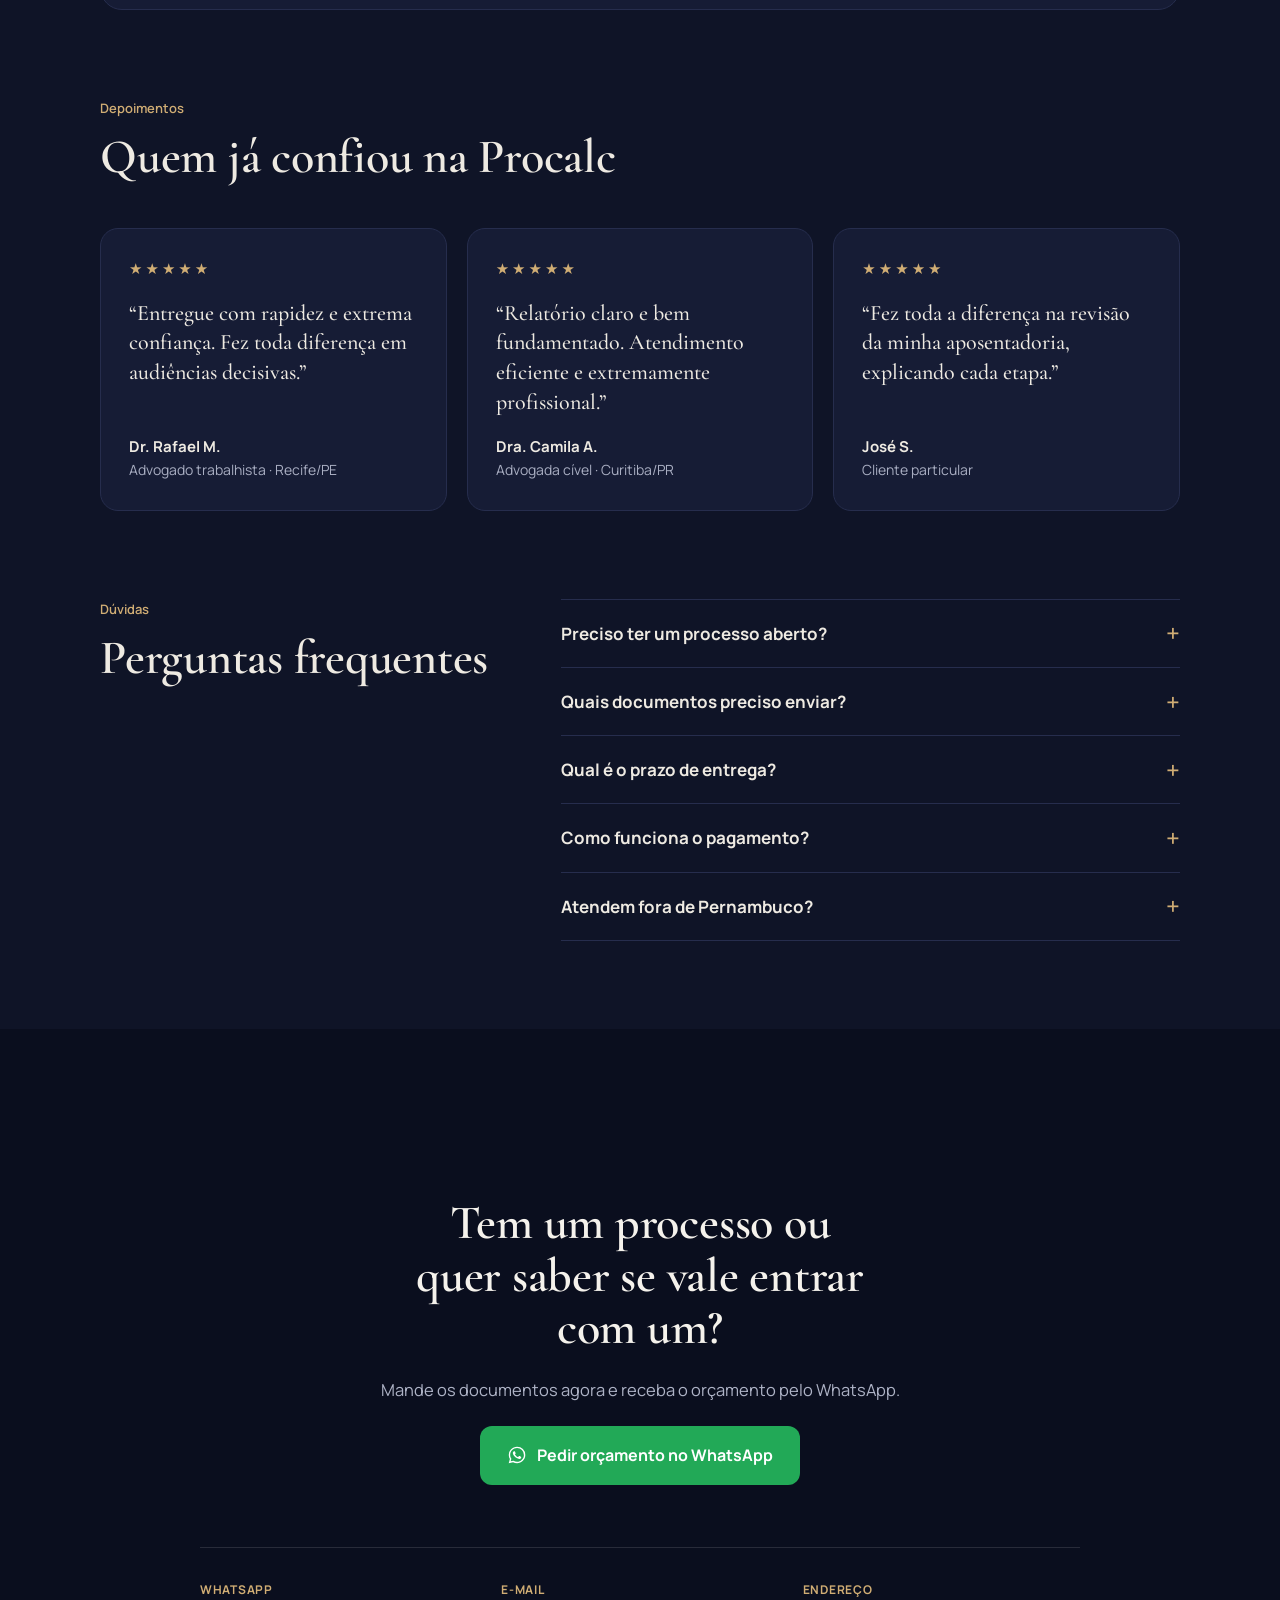
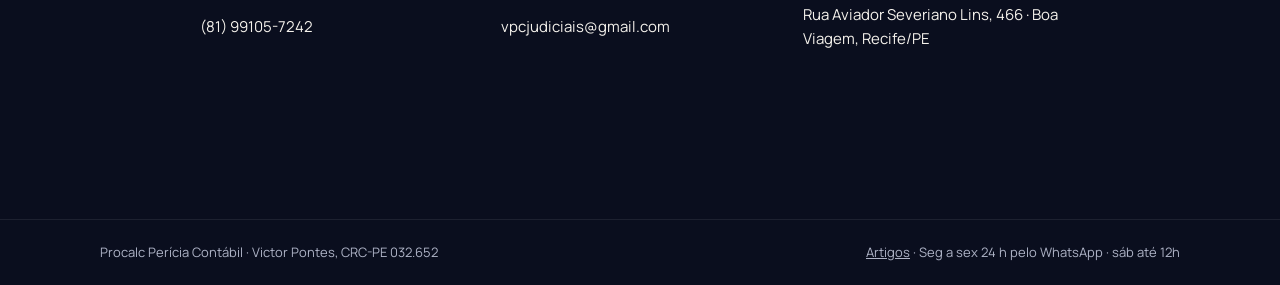
==== commit 3bedbad1: "Site: preço inicial e parecer incluso logo abaixo do botão do WhatsApp Co-Authored-By: Claude Opus 5" ====
--- a/index.html
+++ b/index.html
@@ -232,7 +232,7 @@
         <a class="btn btn-wa" href="https://wa.me/5581991057242?text=Ol%C3%A1%2C%20quero%20um%20or%C3%A7amento%20de%20c%C3%A1lculo" target="_blank" rel="noopener"><svg><use href="#wa"/></svg>Pedir orçamento no WhatsApp</a>
         <a class="btn btn-line" href="#servicos">Ver serviços</a>
       </div>
-      <p class="note"><span class="dot" aria-hidden="true"></span>Atendimento 24 h de segunda a sexta e aos sábados até 12h</p>
+      <p class="note"><span class="dot" aria-hidden="true"></span><span>A partir de <b>R$ 150</b>, com <b>parecer técnico incluso</b>. Orçamento em minutos pelo WhatsApp, 24 h de segunda a sexta e aos sábados até 12h.</span></p>
     </div>
     <div class="portrait">
       <img src="[data-uri]" alt="Victor Pontes, contador responsável pela Procalc" width="640" height="846">
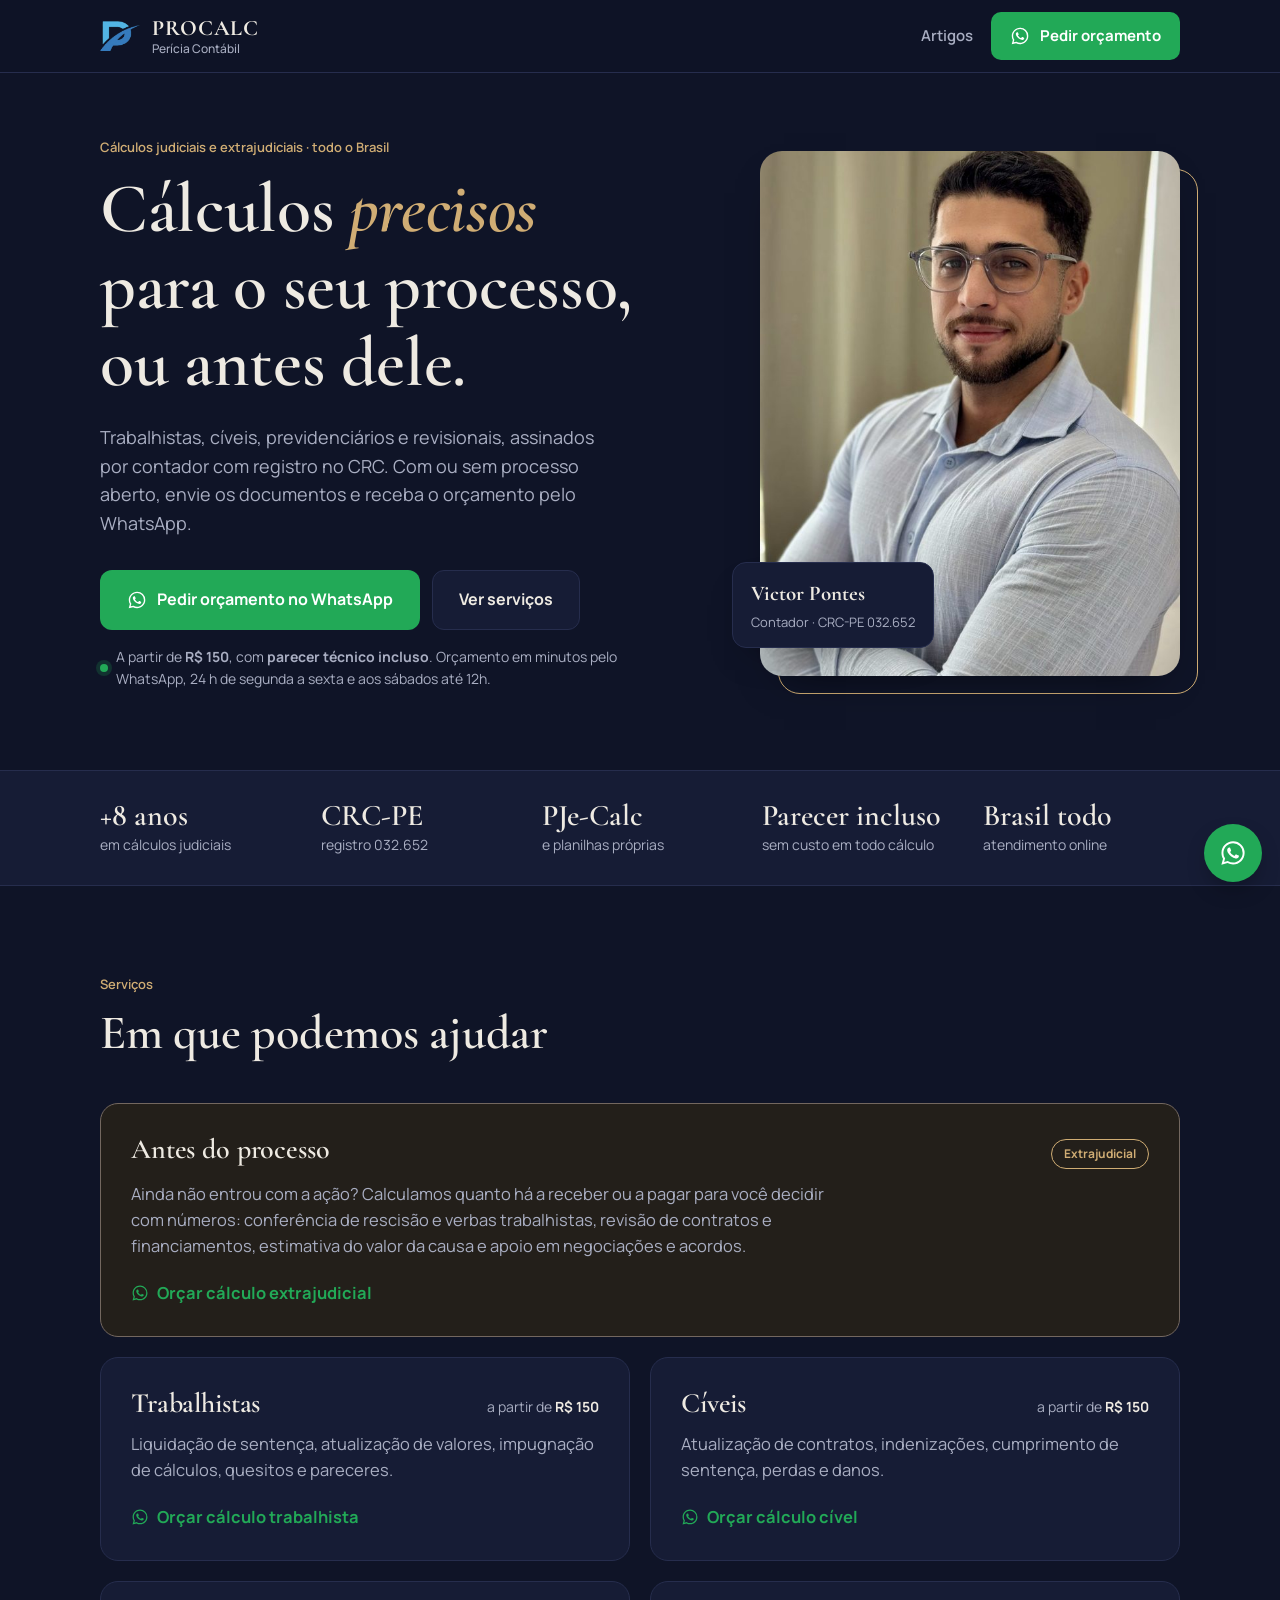
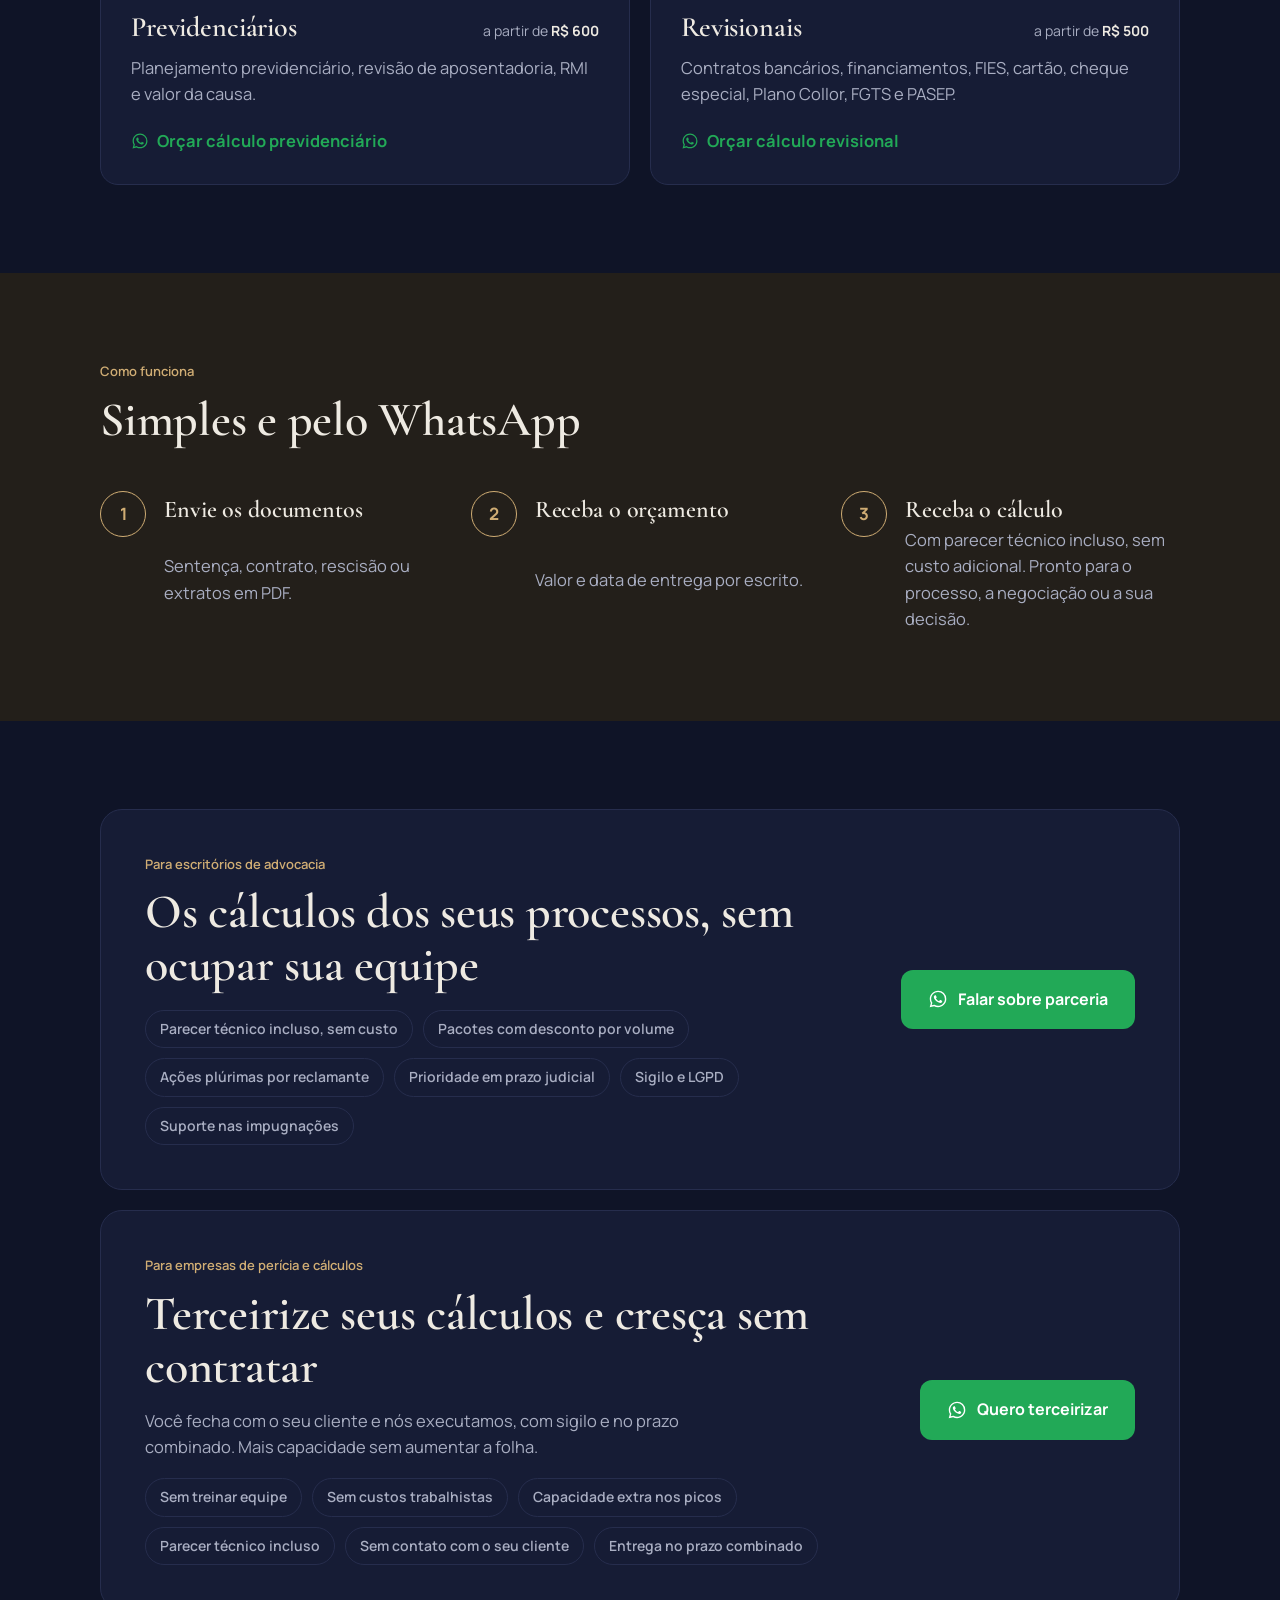
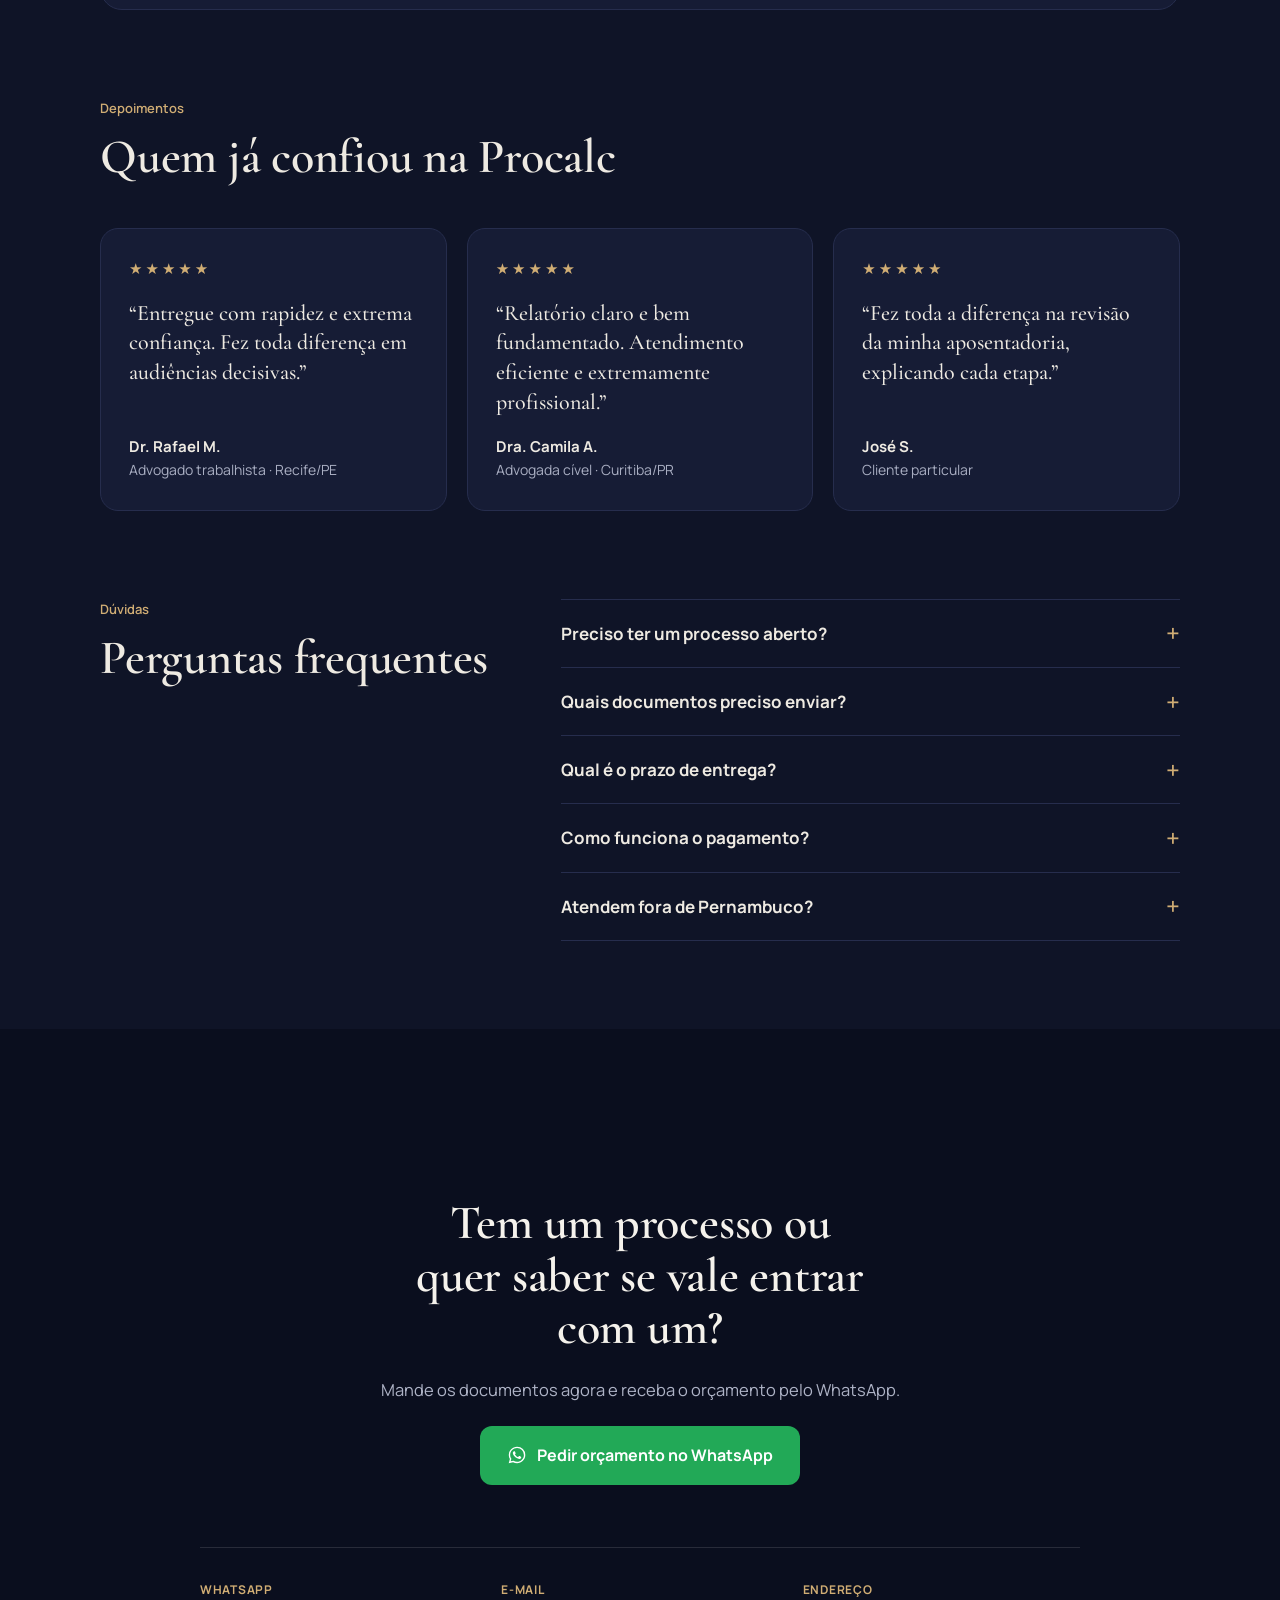
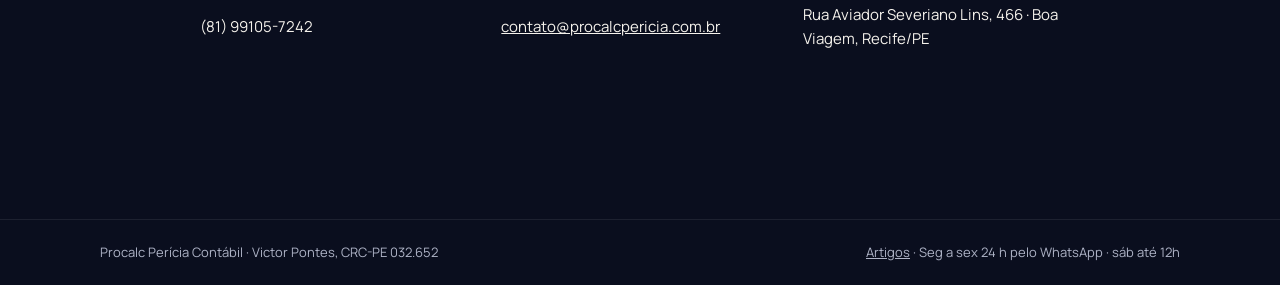
==== commit 0be713eb: "Site: e-mail de contato passa a ser contato@procalcpericia.com.br Co-Authored-By: Claude Opus 5.5 <n" ====
--- a/index.html
+++ b/index.html
@@ -350,7 +350,7 @@
       <a class="btn btn-wa" href="https://wa.me/5581991057242?text=Ol%C3%A1%2C%20quero%20um%20or%C3%A7amento%20de%20c%C3%A1lculo" target="_blank" rel="noopener"><svg><use href="#wa"/></svg>Pedir orçamento no WhatsApp</a>
       <div class="contact">
         <div><small>WHATSAPP</small><span>(81) 99105-7242</span></div>
-        <div><small>E-MAIL</small><span>vpcjudiciais@gmail.com</span></div>
+        <div><small>E-MAIL</small><span><a href="mailto:contato@procalcpericia.com.br">contato@procalcpericia.com.br</a></span></div>
         <div><small>ENDEREÇO</small><span>Rua Aviador Severiano Lins, 466 · Boa Viagem, Recife/PE</span></div>
       </div>
     </div>
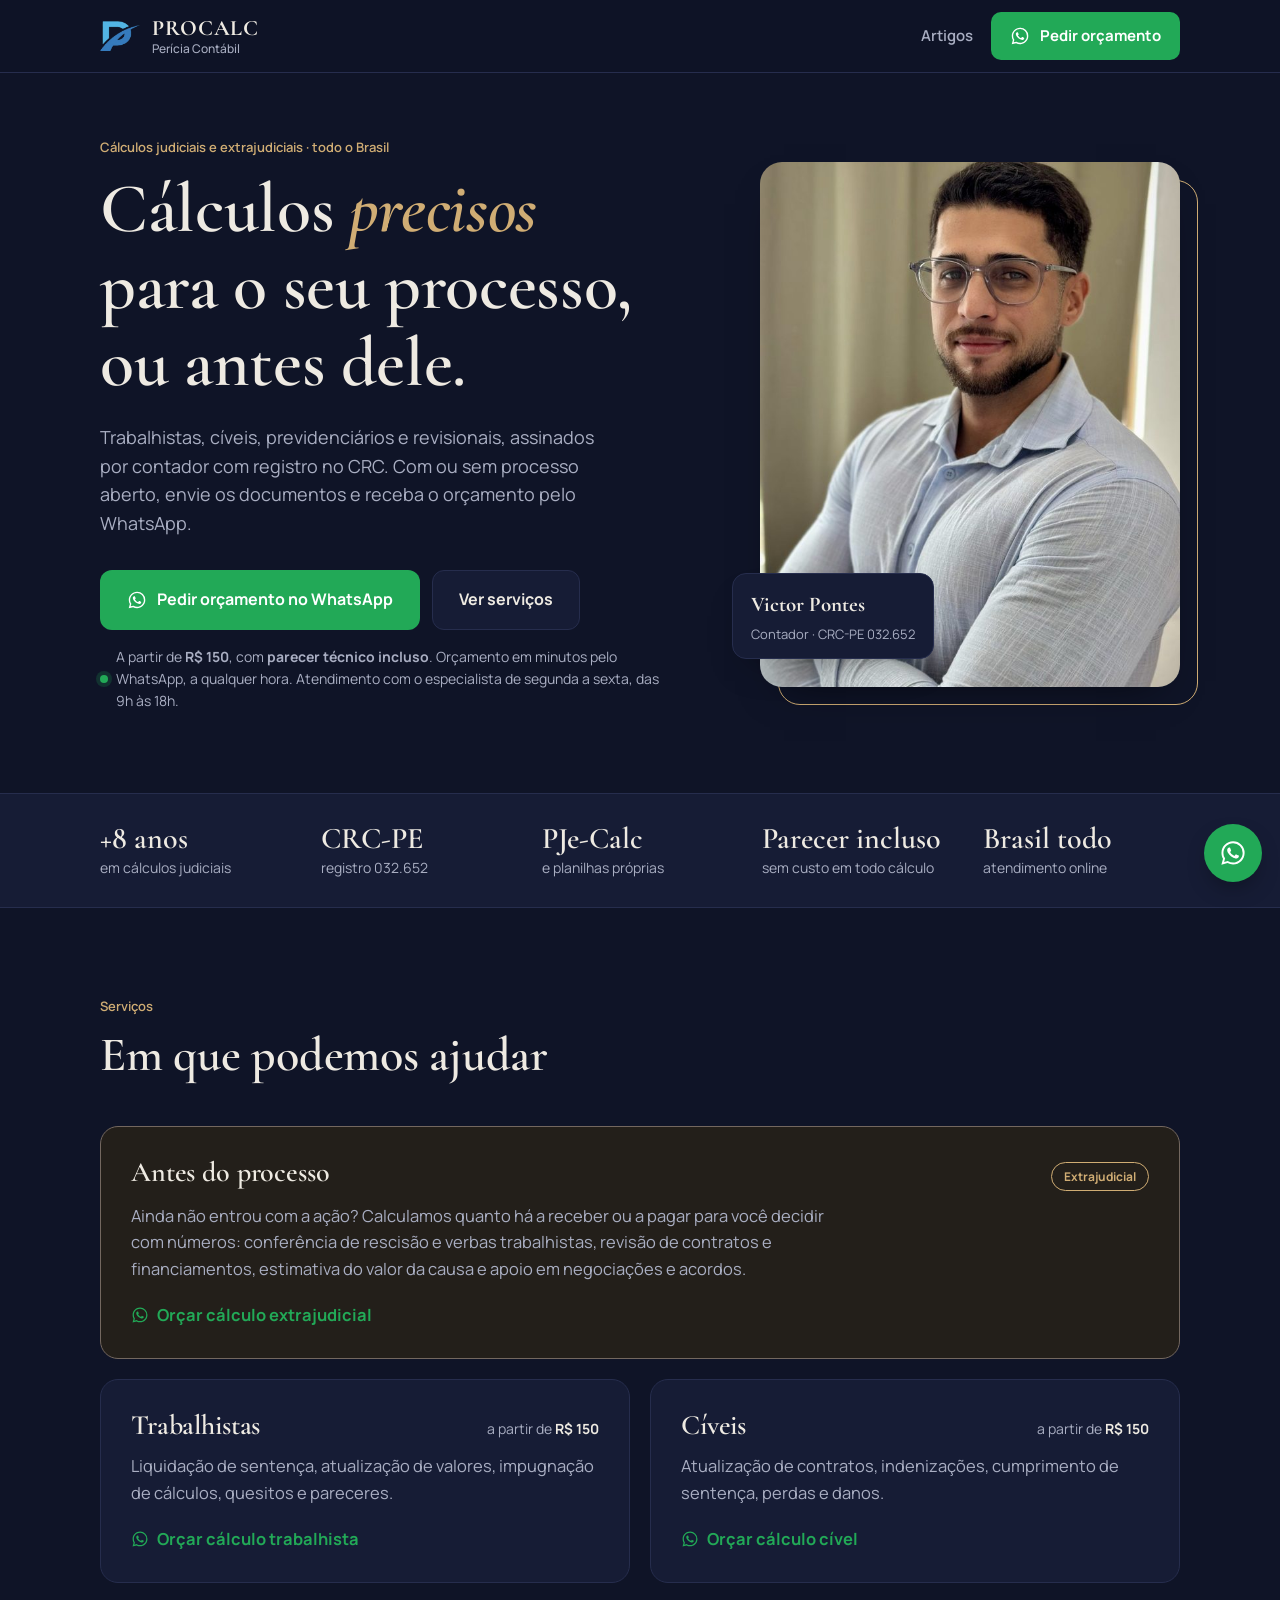
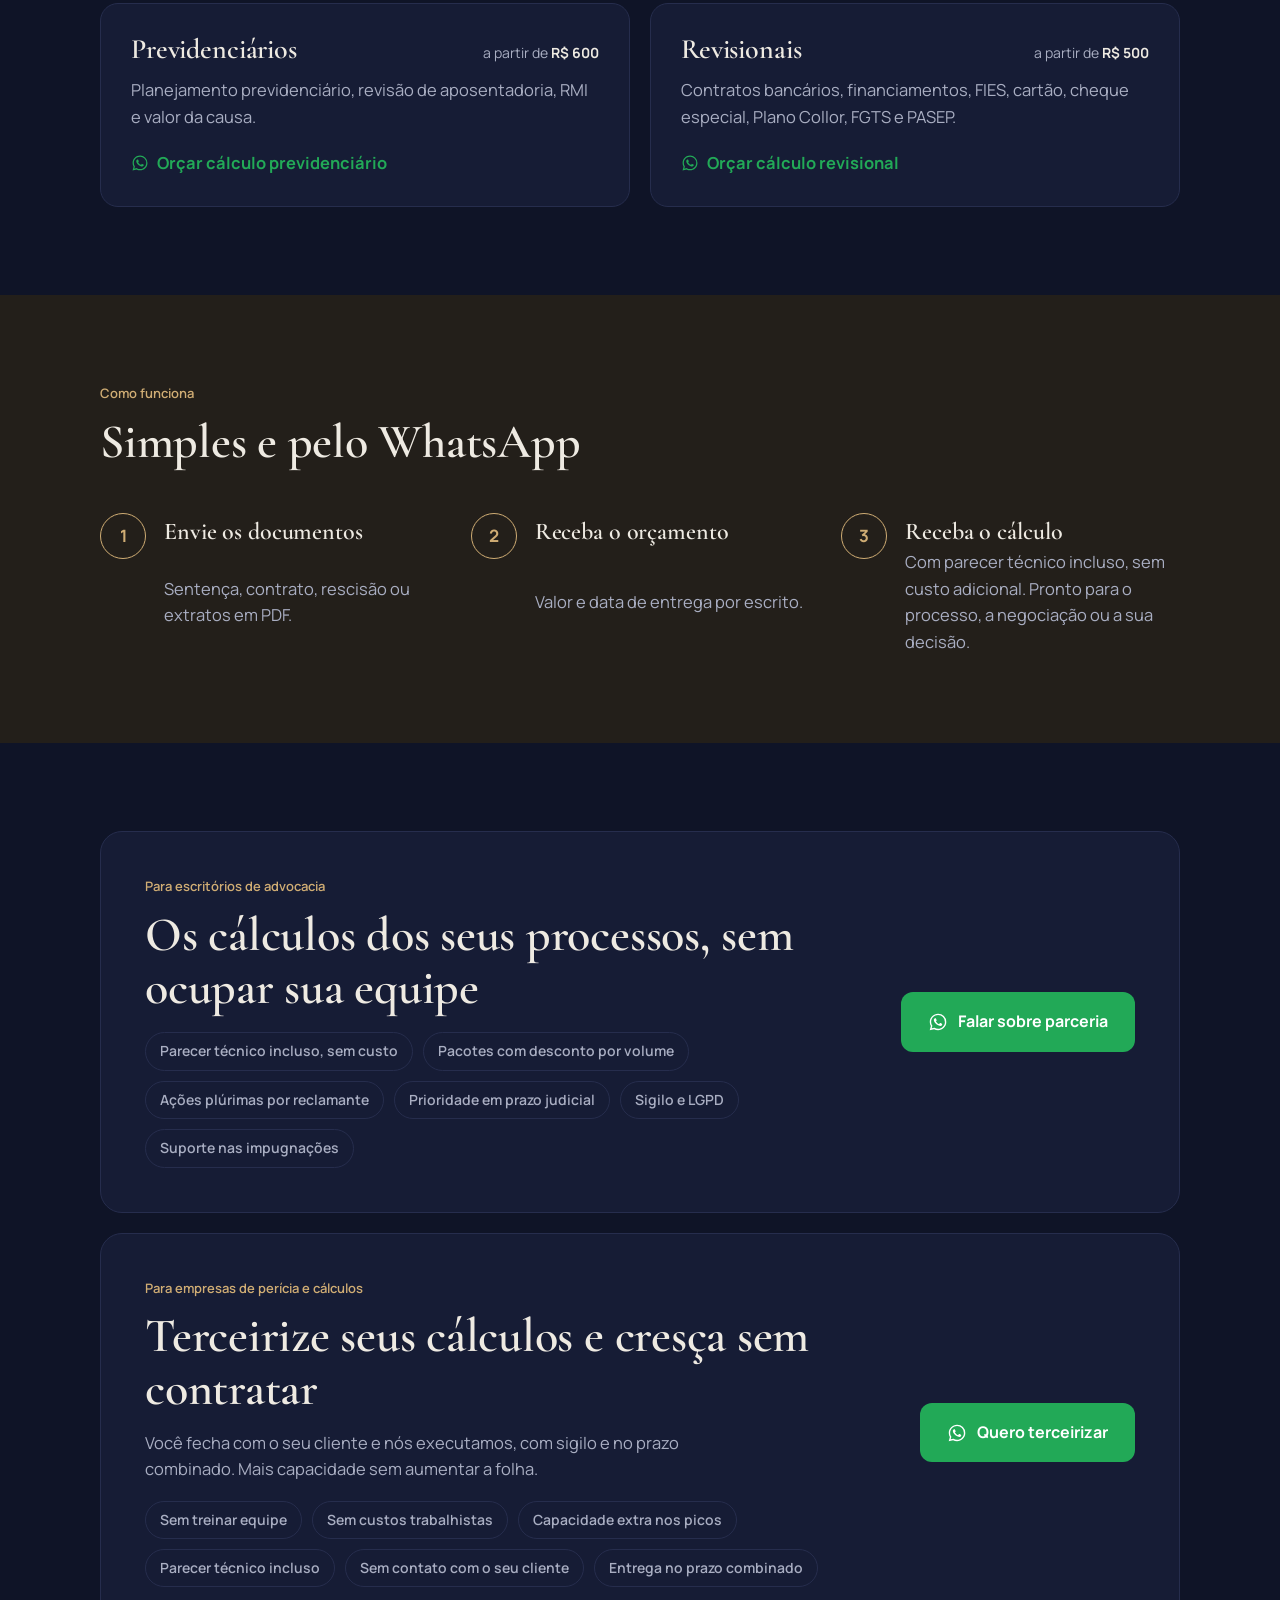
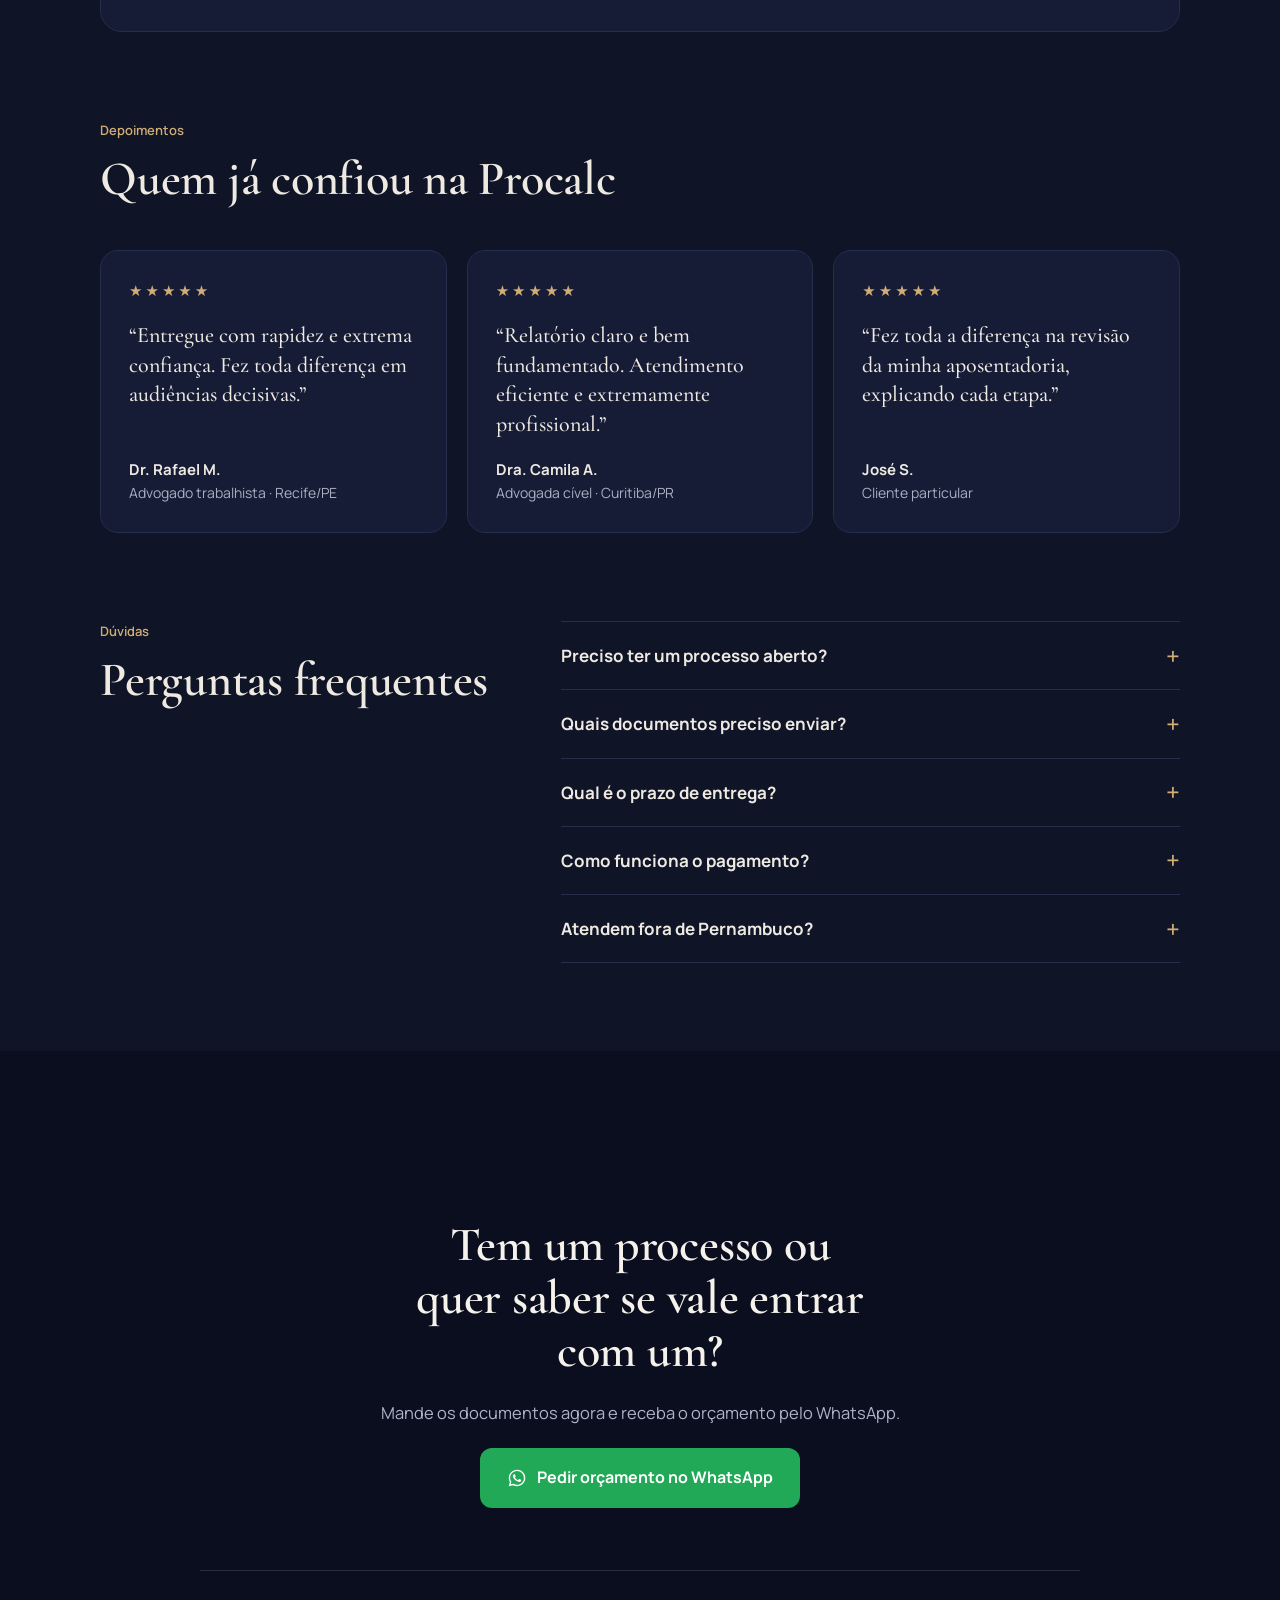
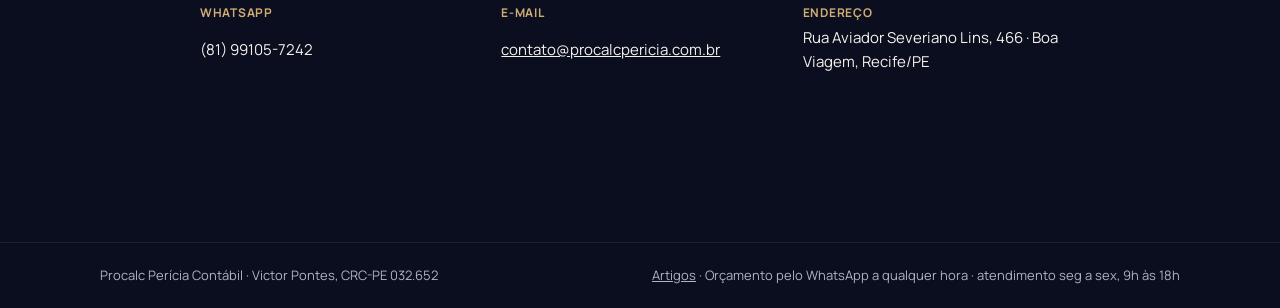
==== commit 99e6292b: "Horário: atendimento seg–sex 9h–18h; orçamento pelo WhatsApp a qualquer hora Victor corrigiu o horár" ====
--- a/index.html
+++ b/index.html
@@ -13,7 +13,7 @@
 <meta property="og:locale" content="pt_BR">
 <script type="application/ld+json">
 {"@context":"https://schema.org","@graph":[
-{"@type":["AccountingService","ProfessionalService"],"@id":"https://procalcpericia.com.br/#empresa","name":"Procalc Perícia Contábil","alternateName":["Procalc","Procalc Perícia","Procalc Cálculos Judiciais"],"url":"https://procalcpericia.com.br/","logo":"https://procalcpericia.com.br/marca.png","image":"https://procalcpericia.com.br/marca.png","telephone":"+55-81-99105-7242","description":"Cálculos judiciais e extrajudiciais: trabalhistas (PJe-Calc), cíveis, previdenciários e revisionais, para advogados e clientes em todo o Brasil.","address":{"@type":"PostalAddress","addressLocality":"Recife","addressRegion":"PE","addressCountry":"BR","streetAddress":"Boa Viagem"},"areaServed":"BR","founder":{"@id":"https://procalcpericia.com.br/#victor"},"sameAs":["https://g.page/r/CcyhV9-D6MSeEAI"],"openingHoursSpecification":[{"@type":"OpeningHoursSpecification","dayOfWeek":["Monday","Tuesday","Wednesday","Thursday","Friday"],"opens":"00:00","closes":"23:59"},{"@type":"OpeningHoursSpecification","dayOfWeek":"Saturday","opens":"00:00","closes":"12:00"}],"knowsAbout":["cálculos judiciais","cálculos trabalhistas","PJe-Calc","liquidação de sentença","cálculos previdenciários","cálculo revisional","perícia contábil","cálculos extrajudiciais"]},
+{"@type":["AccountingService","ProfessionalService"],"@id":"https://procalcpericia.com.br/#empresa","name":"Procalc Perícia Contábil","alternateName":["Procalc","Procalc Perícia","Procalc Cálculos Judiciais"],"url":"https://procalcpericia.com.br/","logo":"https://procalcpericia.com.br/marca.png","image":"https://procalcpericia.com.br/marca.png","telephone":"+55-81-99105-7242","description":"Cálculos judiciais e extrajudiciais: trabalhistas (PJe-Calc), cíveis, previdenciários e revisionais, para advogados e clientes em todo o Brasil.","address":{"@type":"PostalAddress","addressLocality":"Recife","addressRegion":"PE","addressCountry":"BR","streetAddress":"Boa Viagem"},"areaServed":"BR","founder":{"@id":"https://procalcpericia.com.br/#victor"},"sameAs":["https://g.page/r/CcyhV9-D6MSeEAI"],"openingHoursSpecification":[{"@type":"OpeningHoursSpecification","dayOfWeek":["Monday","Tuesday","Wednesday","Thursday","Friday"],"opens":"09:00","closes":"18:00"}],"knowsAbout":["cálculos judiciais","cálculos trabalhistas","PJe-Calc","liquidação de sentença","cálculos previdenciários","cálculo revisional","perícia contábil","cálculos extrajudiciais"]},
 {"@type":"Person","@id":"https://procalcpericia.com.br/#victor","name":"Victor Pontes","jobTitle":"Contador e perito em cálculos judiciais (CRC-PE 032.652)","worksFor":{"@id":"https://procalcpericia.com.br/#empresa"}}
 ]}
 </script>
@@ -232,7 +232,7 @@
         <a class="btn btn-wa" href="https://wa.me/5581991057242?text=Ol%C3%A1%2C%20quero%20um%20or%C3%A7amento%20de%20c%C3%A1lculo" target="_blank" rel="noopener"><svg><use href="#wa"/></svg>Pedir orçamento no WhatsApp</a>
         <a class="btn btn-line" href="#servicos">Ver serviços</a>
       </div>
-      <p class="note"><span class="dot" aria-hidden="true"></span><span>A partir de <b>R$ 150</b>, com <b>parecer técnico incluso</b>. Orçamento em minutos pelo WhatsApp, 24 h de segunda a sexta e aos sábados até 12h.</span></p>
+      <p class="note"><span class="dot" aria-hidden="true"></span><span>A partir de <b>R$ 150</b>, com <b>parecer técnico incluso</b>. Orçamento em minutos pelo WhatsApp, a qualquer hora. Atendimento com o especialista de segunda a sexta, das 9h às 18h.</span></p>
     </div>
     <div class="portrait">
       <img src="[data-uri]" alt="Victor Pontes, contador responsável pela Procalc" width="640" height="846">
@@ -357,7 +357,7 @@
   </section>
 </main>
 
-<footer><div class="wrap"><span>Procalc Perícia Contábil · Victor Pontes, CRC-PE 032.652</span><span><a href="artigos.html">Artigos</a> · Seg a sex 24 h pelo WhatsApp · sáb até 12h</span></div></footer>
+<footer><div class="wrap"><span>Procalc Perícia Contábil · Victor Pontes, CRC-PE 032.652</span><span><a href="artigos.html">Artigos</a> · Orçamento pelo WhatsApp a qualquer hora · atendimento seg a sex, 9h às 18h</span></div></footer>
 
 <a class="btn btn-wa float" href="https://wa.me/5581991057242?text=Ol%C3%A1%2C%20vim%20pelo%20site%20e%20quero%20um%20or%C3%A7amento" target="_blank" rel="noopener" aria-label="Pedir orçamento no WhatsApp"><svg><use href="#wa"/></svg></a>
 
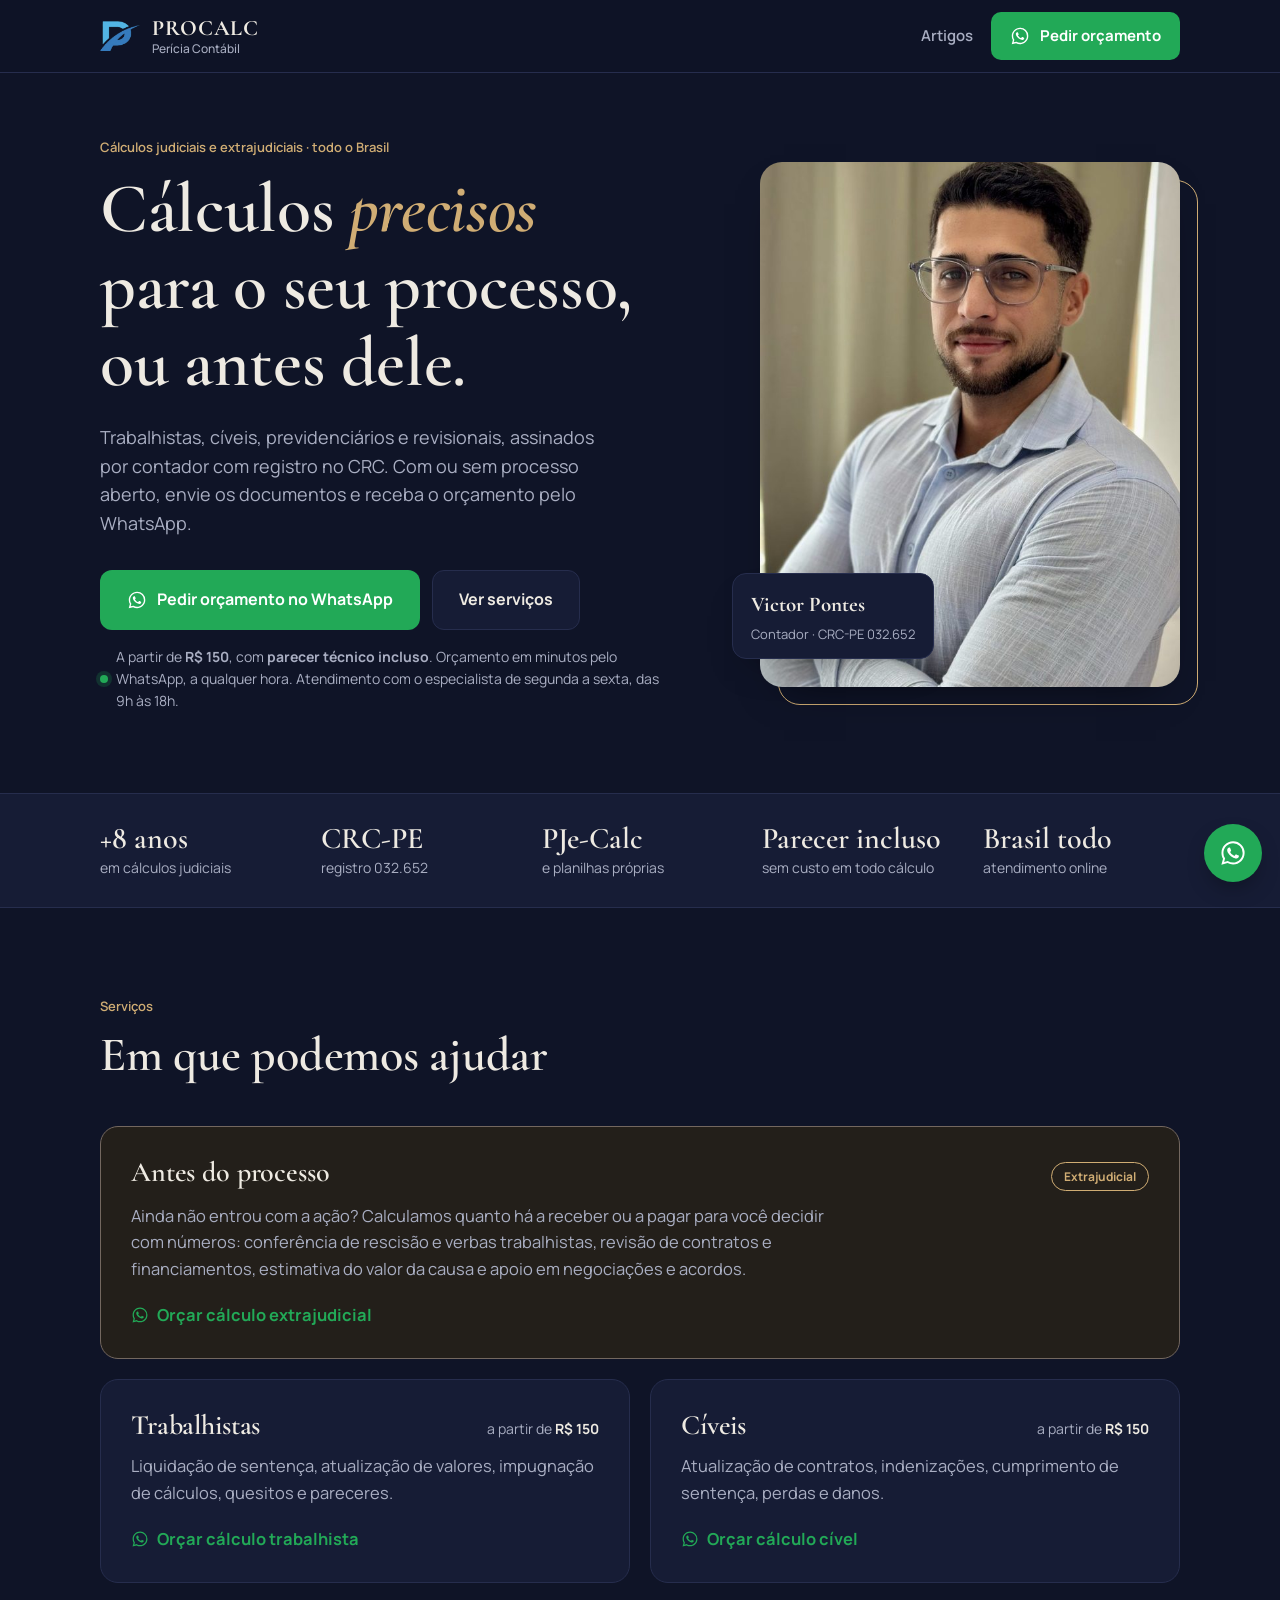
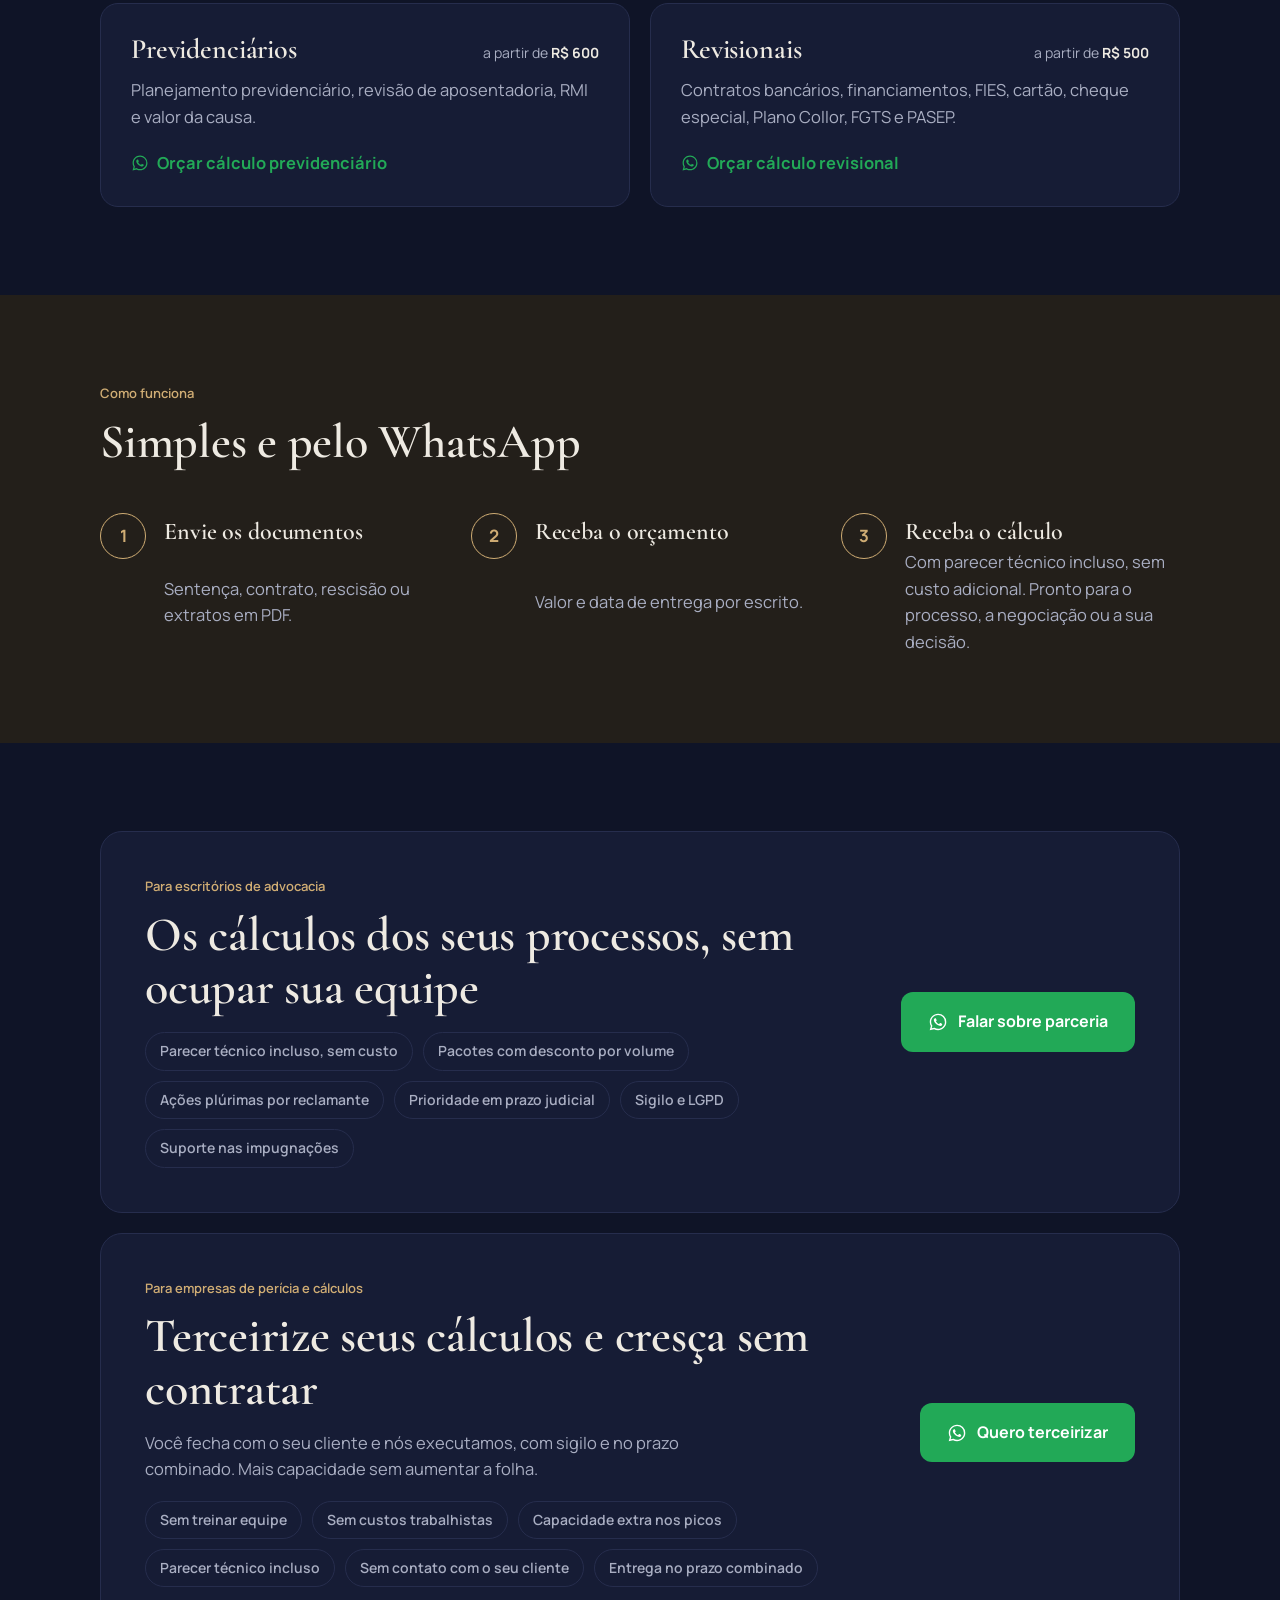
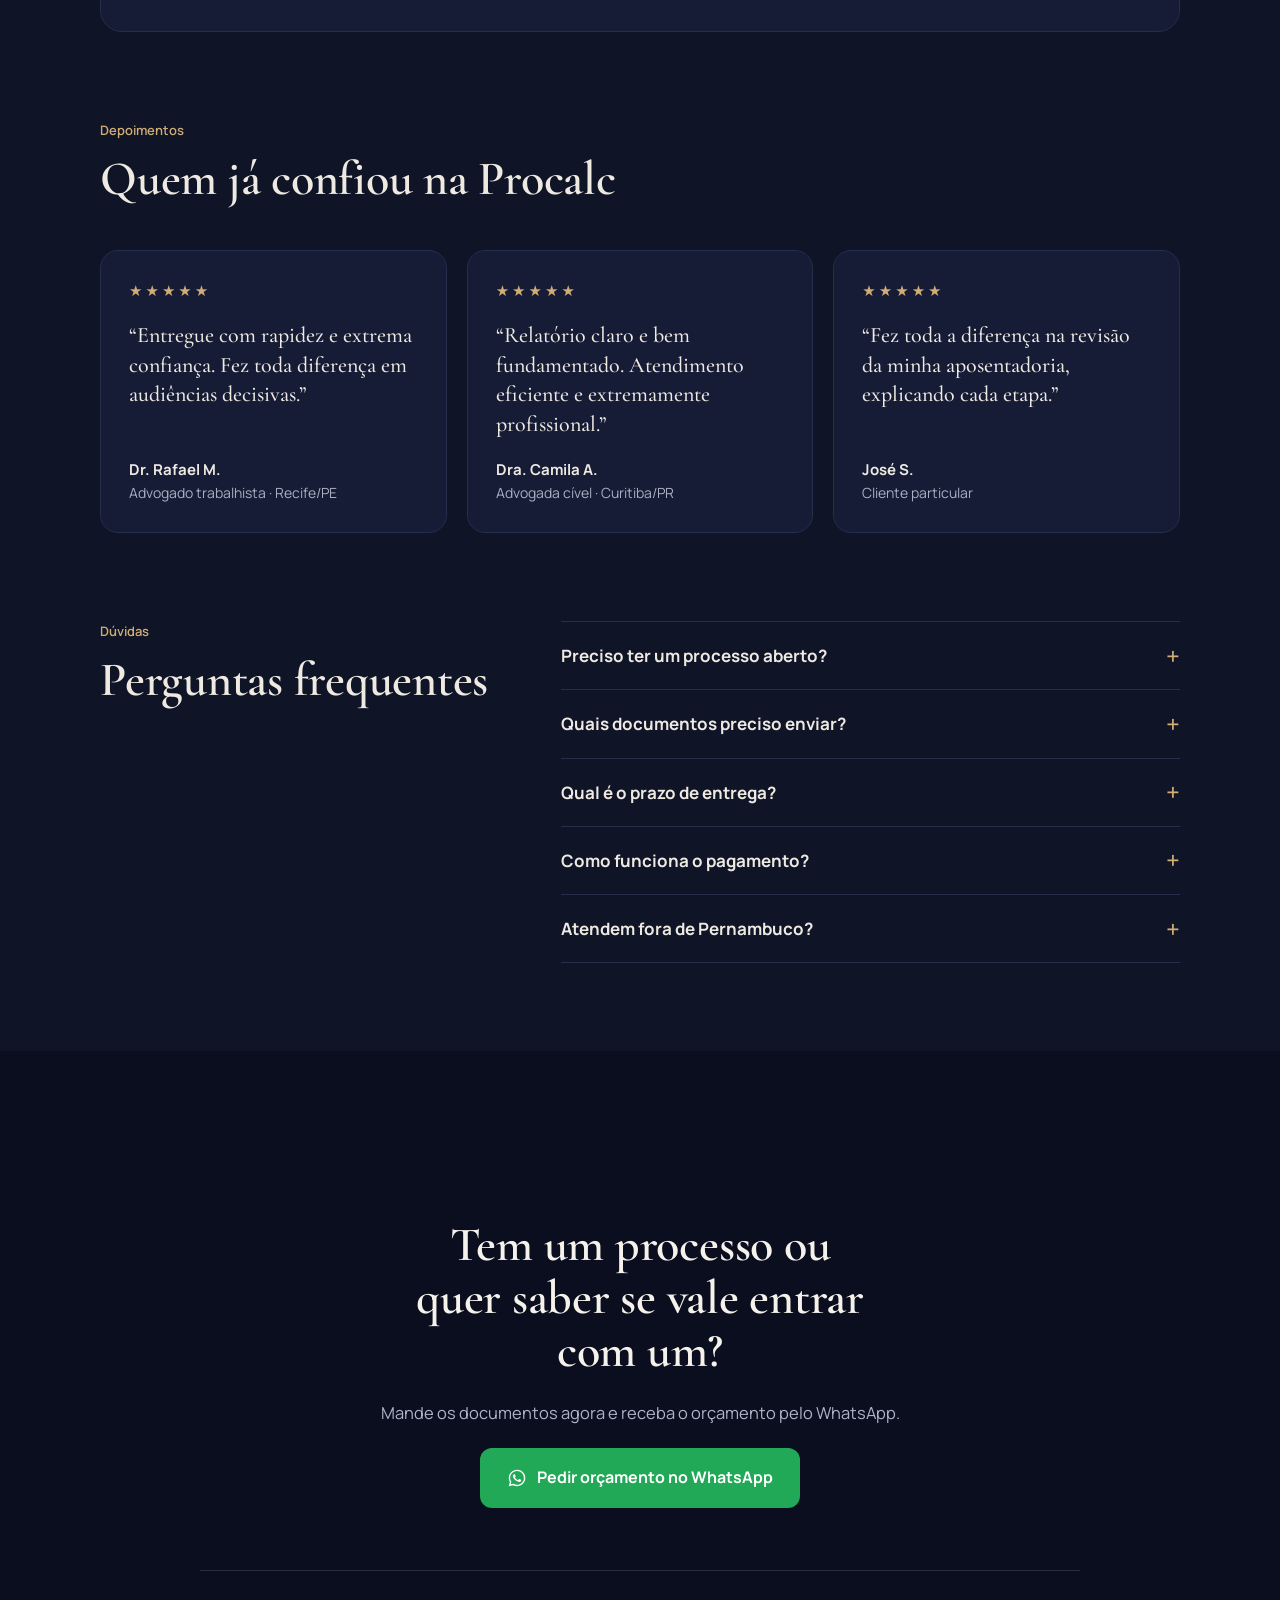
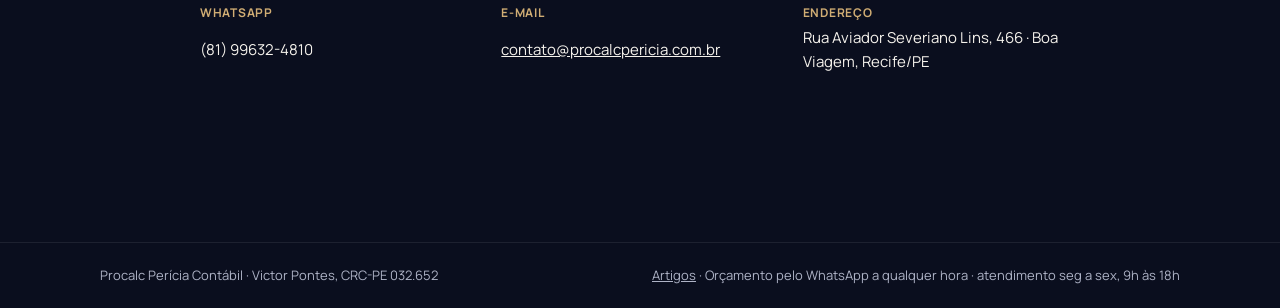
==== commit 0fcba932: "WhatsApp do site, artigos e links curtos passam para o WhatsApp Business do Victor (81 99632-4810) C" ====
--- a/index.html
+++ b/index.html
@@ -13,7 +13,7 @@
 <meta property="og:locale" content="pt_BR">
 <script type="application/ld+json">
 {"@context":"https://schema.org","@graph":[
-{"@type":["AccountingService","ProfessionalService"],"@id":"https://procalcpericia.com.br/#empresa","name":"Procalc Perícia Contábil","alternateName":["Procalc","Procalc Perícia","Procalc Cálculos Judiciais"],"url":"https://procalcpericia.com.br/","logo":"https://procalcpericia.com.br/marca.png","image":"https://procalcpericia.com.br/marca.png","telephone":"+55-81-99105-7242","description":"Cálculos judiciais e extrajudiciais: trabalhistas (PJe-Calc), cíveis, previdenciários e revisionais, para advogados e clientes em todo o Brasil.","address":{"@type":"PostalAddress","addressLocality":"Recife","addressRegion":"PE","addressCountry":"BR","streetAddress":"Boa Viagem"},"areaServed":"BR","founder":{"@id":"https://procalcpericia.com.br/#victor"},"sameAs":["https://g.page/r/CcyhV9-D6MSeEAI"],"openingHoursSpecification":[{"@type":"OpeningHoursSpecification","dayOfWeek":["Monday","Tuesday","Wednesday","Thursday","Friday"],"opens":"09:00","closes":"18:00"}],"knowsAbout":["cálculos judiciais","cálculos trabalhistas","PJe-Calc","liquidação de sentença","cálculos previdenciários","cálculo revisional","perícia contábil","cálculos extrajudiciais"]},
+{"@type":["AccountingService","ProfessionalService"],"@id":"https://procalcpericia.com.br/#empresa","name":"Procalc Perícia Contábil","alternateName":["Procalc","Procalc Perícia","Procalc Cálculos Judiciais"],"url":"https://procalcpericia.com.br/","logo":"https://procalcpericia.com.br/marca.png","image":"https://procalcpericia.com.br/marca.png","telephone":"+55-81-99632-4810","description":"Cálculos judiciais e extrajudiciais: trabalhistas (PJe-Calc), cíveis, previdenciários e revisionais, para advogados e clientes em todo o Brasil.","address":{"@type":"PostalAddress","addressLocality":"Recife","addressRegion":"PE","addressCountry":"BR","streetAddress":"Boa Viagem"},"areaServed":"BR","founder":{"@id":"https://procalcpericia.com.br/#victor"},"sameAs":["https://g.page/r/CcyhV9-D6MSeEAI"],"openingHoursSpecification":[{"@type":"OpeningHoursSpecification","dayOfWeek":["Monday","Tuesday","Wednesday","Thursday","Friday"],"opens":"09:00","closes":"18:00"}],"knowsAbout":["cálculos judiciais","cálculos trabalhistas","PJe-Calc","liquidação de sentença","cálculos previdenciários","cálculo revisional","perícia contábil","cálculos extrajudiciais"]},
 {"@type":"Person","@id":"https://procalcpericia.com.br/#victor","name":"Victor Pontes","jobTitle":"Contador e perito em cálculos judiciais (CRC-PE 032.652)","worksFor":{"@id":"https://procalcpericia.com.br/#empresa"}}
 ]}
 </script>
@@ -217,7 +217,7 @@
     </a>
     <nav class="nav">
       <a class="link" href="artigos.html">Artigos</a>
-    <a class="btn btn-wa" href="https://wa.me/5581991057242?text=Ol%C3%A1%2C%20vim%20pelo%20site%20e%20quero%20um%20or%C3%A7amento" target="_blank" rel="noopener"><svg><use href="#wa"/></svg><span>Pedir orçamento</span></a>
+    <a class="btn btn-wa" href="https://wa.me/5581996324810?text=Ol%C3%A1%2C%20vim%20pelo%20site%20e%20quero%20um%20or%C3%A7amento" target="_blank" rel="noopener"><svg><use href="#wa"/></svg><span>Pedir orçamento</span></a>
     </nav>
   </div>
 </header>
@@ -229,7 +229,7 @@
       <h1>Cálculos <em>precisos</em> para o seu processo, ou antes dele.</h1>
       <p class="sub">Trabalhistas, cíveis, previdenciários e revisionais, assinados por contador com registro no CRC. Com ou sem processo aberto, envie os documentos e receba o orçamento pelo WhatsApp.</p>
       <div class="ctas">
-        <a class="btn btn-wa" href="https://wa.me/5581991057242?text=Ol%C3%A1%2C%20quero%20um%20or%C3%A7amento%20de%20c%C3%A1lculo" target="_blank" rel="noopener"><svg><use href="#wa"/></svg>Pedir orçamento no WhatsApp</a>
+        <a class="btn btn-wa" href="https://wa.me/5581996324810?text=Ol%C3%A1%2C%20quero%20um%20or%C3%A7amento%20de%20c%C3%A1lculo" target="_blank" rel="noopener"><svg><use href="#wa"/></svg>Pedir orçamento no WhatsApp</a>
         <a class="btn btn-line" href="#servicos">Ver serviços</a>
       </div>
       <p class="note"><span class="dot" aria-hidden="true"></span><span>A partir de <b>R$ 150</b>, com <b>parecer técnico incluso</b>. Orçamento em minutos pelo WhatsApp, a qualquer hora. Atendimento com o especialista de segunda a sexta, das 9h às 18h.</span></p>
@@ -258,27 +258,27 @@
         <article class="svc svc-wide">
           <div class="svc-top"><h3>Antes do processo</h3><span class="tag">Extrajudicial</span></div>
           <p>Ainda não entrou com a ação? Calculamos quanto há a receber ou a pagar para você decidir com números: conferência de rescisão e verbas trabalhistas, revisão de contratos e financiamentos, estimativa do valor da causa e apoio em negociações e acordos.</p>
-          <a href="https://wa.me/5581991057242?text=Quero%20or%C3%A7amento%20de%20c%C3%A1lculo%20extrajudicial%20%28sem%20processo%29" target="_blank" rel="noopener"><svg><use href="#wa"/></svg>Orçar cálculo extrajudicial</a>
+          <a href="https://wa.me/5581996324810?text=Quero%20or%C3%A7amento%20de%20c%C3%A1lculo%20extrajudicial%20%28sem%20processo%29" target="_blank" rel="noopener"><svg><use href="#wa"/></svg>Orçar cálculo extrajudicial</a>
         </article>
         <article class="svc">
           <div class="svc-top"><h3>Trabalhistas</h3><span class="from">a partir de <b>R$ 150</b></span></div>
           <p>Liquidação de sentença, atualização de valores, impugnação de cálculos, quesitos e pareceres.</p>
-          <a href="https://wa.me/5581991057242?text=Quero%20or%C3%A7amento%20de%20c%C3%A1lculo%20trabalhista" target="_blank" rel="noopener"><svg><use href="#wa"/></svg>Orçar cálculo trabalhista</a>
+          <a href="https://wa.me/5581996324810?text=Quero%20or%C3%A7amento%20de%20c%C3%A1lculo%20trabalhista" target="_blank" rel="noopener"><svg><use href="#wa"/></svg>Orçar cálculo trabalhista</a>
         </article>
         <article class="svc">
           <div class="svc-top"><h3>Cíveis</h3><span class="from">a partir de <b>R$ 150</b></span></div>
           <p>Atualização de contratos, indenizações, cumprimento de sentença, perdas e danos.</p>
-          <a href="https://wa.me/5581991057242?text=Quero%20or%C3%A7amento%20de%20c%C3%A1lculo%20c%C3%ADvel" target="_blank" rel="noopener"><svg><use href="#wa"/></svg>Orçar cálculo cível</a>
+          <a href="https://wa.me/5581996324810?text=Quero%20or%C3%A7amento%20de%20c%C3%A1lculo%20c%C3%ADvel" target="_blank" rel="noopener"><svg><use href="#wa"/></svg>Orçar cálculo cível</a>
         </article>
         <article class="svc">
           <div class="svc-top"><h3>Previdenciários</h3><span class="from">a partir de <b>R$ 600</b></span></div>
           <p>Planejamento previdenciário, revisão de aposentadoria, RMI e valor da causa.</p>
-          <a href="https://wa.me/5581991057242?text=Quero%20or%C3%A7amento%20de%20c%C3%A1lculo%20previdenci%C3%A1rio" target="_blank" rel="noopener"><svg><use href="#wa"/></svg>Orçar cálculo previdenciário</a>
+          <a href="https://wa.me/5581996324810?text=Quero%20or%C3%A7amento%20de%20c%C3%A1lculo%20previdenci%C3%A1rio" target="_blank" rel="noopener"><svg><use href="#wa"/></svg>Orçar cálculo previdenciário</a>
         </article>
         <article class="svc">
           <div class="svc-top"><h3>Revisionais</h3><span class="from">a partir de <b>R$ 500</b></span></div>
           <p>Contratos bancários, financiamentos, FIES, cartão, cheque especial, Plano Collor, FGTS e PASEP.</p>
-          <a href="https://wa.me/5581991057242?text=Quero%20or%C3%A7amento%20de%20c%C3%A1lculo%20revisional" target="_blank" rel="noopener"><svg><use href="#wa"/></svg>Orçar cálculo revisional</a>
+          <a href="https://wa.me/5581996324810?text=Quero%20or%C3%A7amento%20de%20c%C3%A1lculo%20revisional" target="_blank" rel="noopener"><svg><use href="#wa"/></svg>Orçar cálculo revisional</a>
         </article>
       </div>
     </div>
@@ -304,7 +304,7 @@
           <h2>Os cálculos dos seus processos, sem ocupar sua equipe</h2>
           <ul><li>Parecer técnico incluso, sem custo</li><li>Pacotes com desconto por volume</li><li>Ações plúrimas por reclamante</li><li>Prioridade em prazo judicial</li><li>Sigilo e LGPD</li><li>Suporte nas impugnações</li></ul>
         </div>
-        <a class="btn btn-wa" href="https://wa.me/5581991057242?text=Sou%20de%20um%20escrit%C3%B3rio%20e%20quero%20saber%20da%20parceria" target="_blank" rel="noopener"><svg><use href="#wa"/></svg>Falar sobre parceria</a>
+        <a class="btn btn-wa" href="https://wa.me/5581996324810?text=Sou%20de%20um%20escrit%C3%B3rio%20e%20quero%20saber%20da%20parceria" target="_blank" rel="noopener"><svg><use href="#wa"/></svg>Falar sobre parceria</a>
       </div>
       <div class="firms" id="terceirizacao" style="margin-top:20px">
         <div>
@@ -313,7 +313,7 @@
           <p class="intro">Você fecha com o seu cliente e nós executamos, com sigilo e no prazo combinado. Mais capacidade sem aumentar a folha.</p>
           <ul><li>Sem treinar equipe</li><li>Sem custos trabalhistas</li><li>Capacidade extra nos picos</li><li>Parecer técnico incluso</li><li>Sem contato com o seu cliente</li><li>Entrega no prazo combinado</li></ul>
         </div>
-        <a class="btn btn-wa" href="https://wa.me/5581991057242?text=Sou%20de%20uma%20empresa%20de%20per%C3%ADcia%20e%20quero%20saber%20da%20terceiriza%C3%A7%C3%A3o" target="_blank" rel="noopener"><svg><use href="#wa"/></svg>Quero terceirizar</a>
+        <a class="btn btn-wa" href="https://wa.me/5581996324810?text=Sou%20de%20uma%20empresa%20de%20per%C3%ADcia%20e%20quero%20saber%20da%20terceiriza%C3%A7%C3%A3o" target="_blank" rel="noopener"><svg><use href="#wa"/></svg>Quero terceirizar</a>
       </div>
     </div>
   </section>
@@ -347,9 +347,9 @@
     <div class="wrap">
       <h2>Tem um processo ou quer saber se vale entrar com um?</h2>
       <p>Mande os documentos agora e receba o orçamento pelo WhatsApp.</p>
-      <a class="btn btn-wa" href="https://wa.me/5581991057242?text=Ol%C3%A1%2C%20quero%20um%20or%C3%A7amento%20de%20c%C3%A1lculo" target="_blank" rel="noopener"><svg><use href="#wa"/></svg>Pedir orçamento no WhatsApp</a>
+      <a class="btn btn-wa" href="https://wa.me/5581996324810?text=Ol%C3%A1%2C%20quero%20um%20or%C3%A7amento%20de%20c%C3%A1lculo" target="_blank" rel="noopener"><svg><use href="#wa"/></svg>Pedir orçamento no WhatsApp</a>
       <div class="contact">
-        <div><small>WHATSAPP</small><span>(81) 99105-7242</span></div>
+        <div><small>WHATSAPP</small><span>(81) 99632-4810</span></div>
         <div><small>E-MAIL</small><span><a href="mailto:contato@procalcpericia.com.br">contato@procalcpericia.com.br</a></span></div>
         <div><small>ENDEREÇO</small><span>Rua Aviador Severiano Lins, 466 · Boa Viagem, Recife/PE</span></div>
       </div>
@@ -359,7 +359,7 @@
 
 <footer><div class="wrap"><span>Procalc Perícia Contábil · Victor Pontes, CRC-PE 032.652</span><span><a href="artigos.html">Artigos</a> · Orçamento pelo WhatsApp a qualquer hora · atendimento seg a sex, 9h às 18h</span></div></footer>
 
-<a class="btn btn-wa float" href="https://wa.me/5581991057242?text=Ol%C3%A1%2C%20vim%20pelo%20site%20e%20quero%20um%20or%C3%A7amento" target="_blank" rel="noopener" aria-label="Pedir orçamento no WhatsApp"><svg><use href="#wa"/></svg></a>
+<a class="btn btn-wa float" href="https://wa.me/5581996324810?text=Ol%C3%A1%2C%20vim%20pelo%20site%20e%20quero%20um%20or%C3%A7amento" target="_blank" rel="noopener" aria-label="Pedir orçamento no WhatsApp"><svg><use href="#wa"/></svg></a>
 
 </body>
 </html>
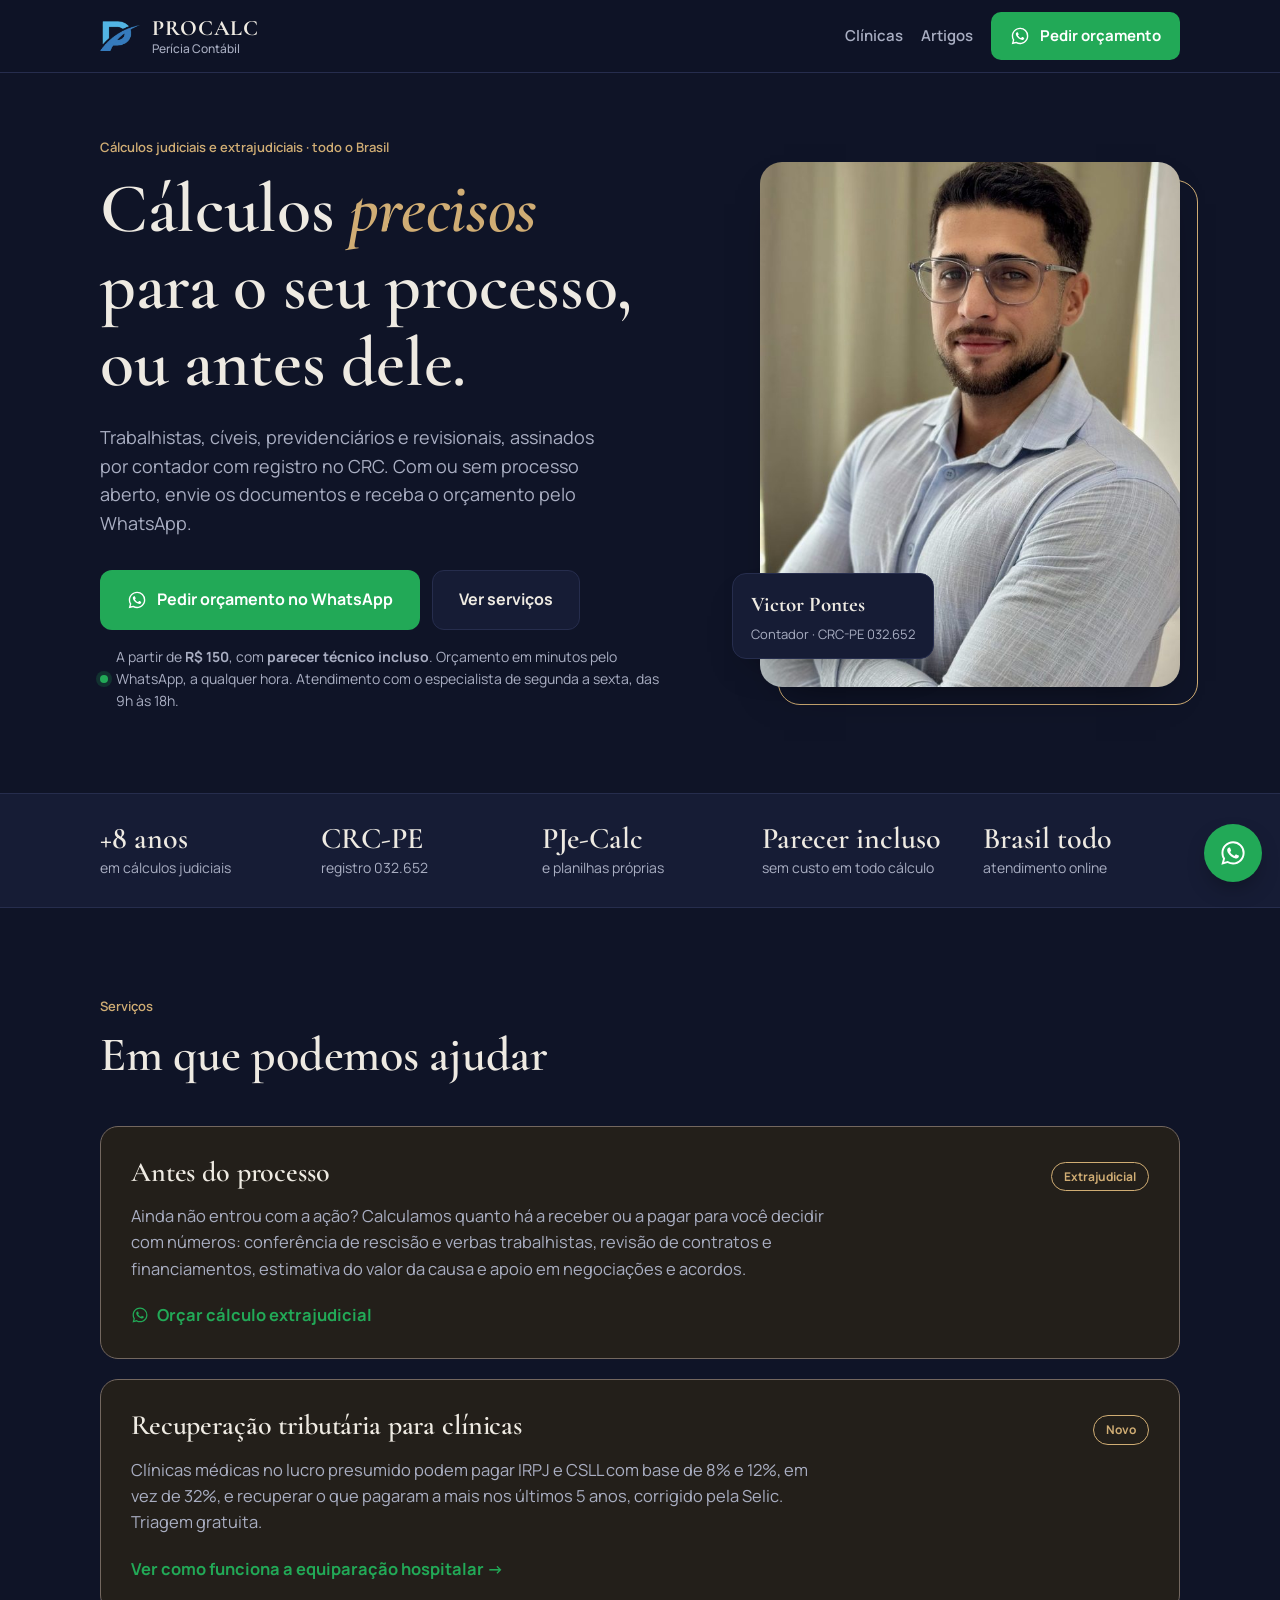
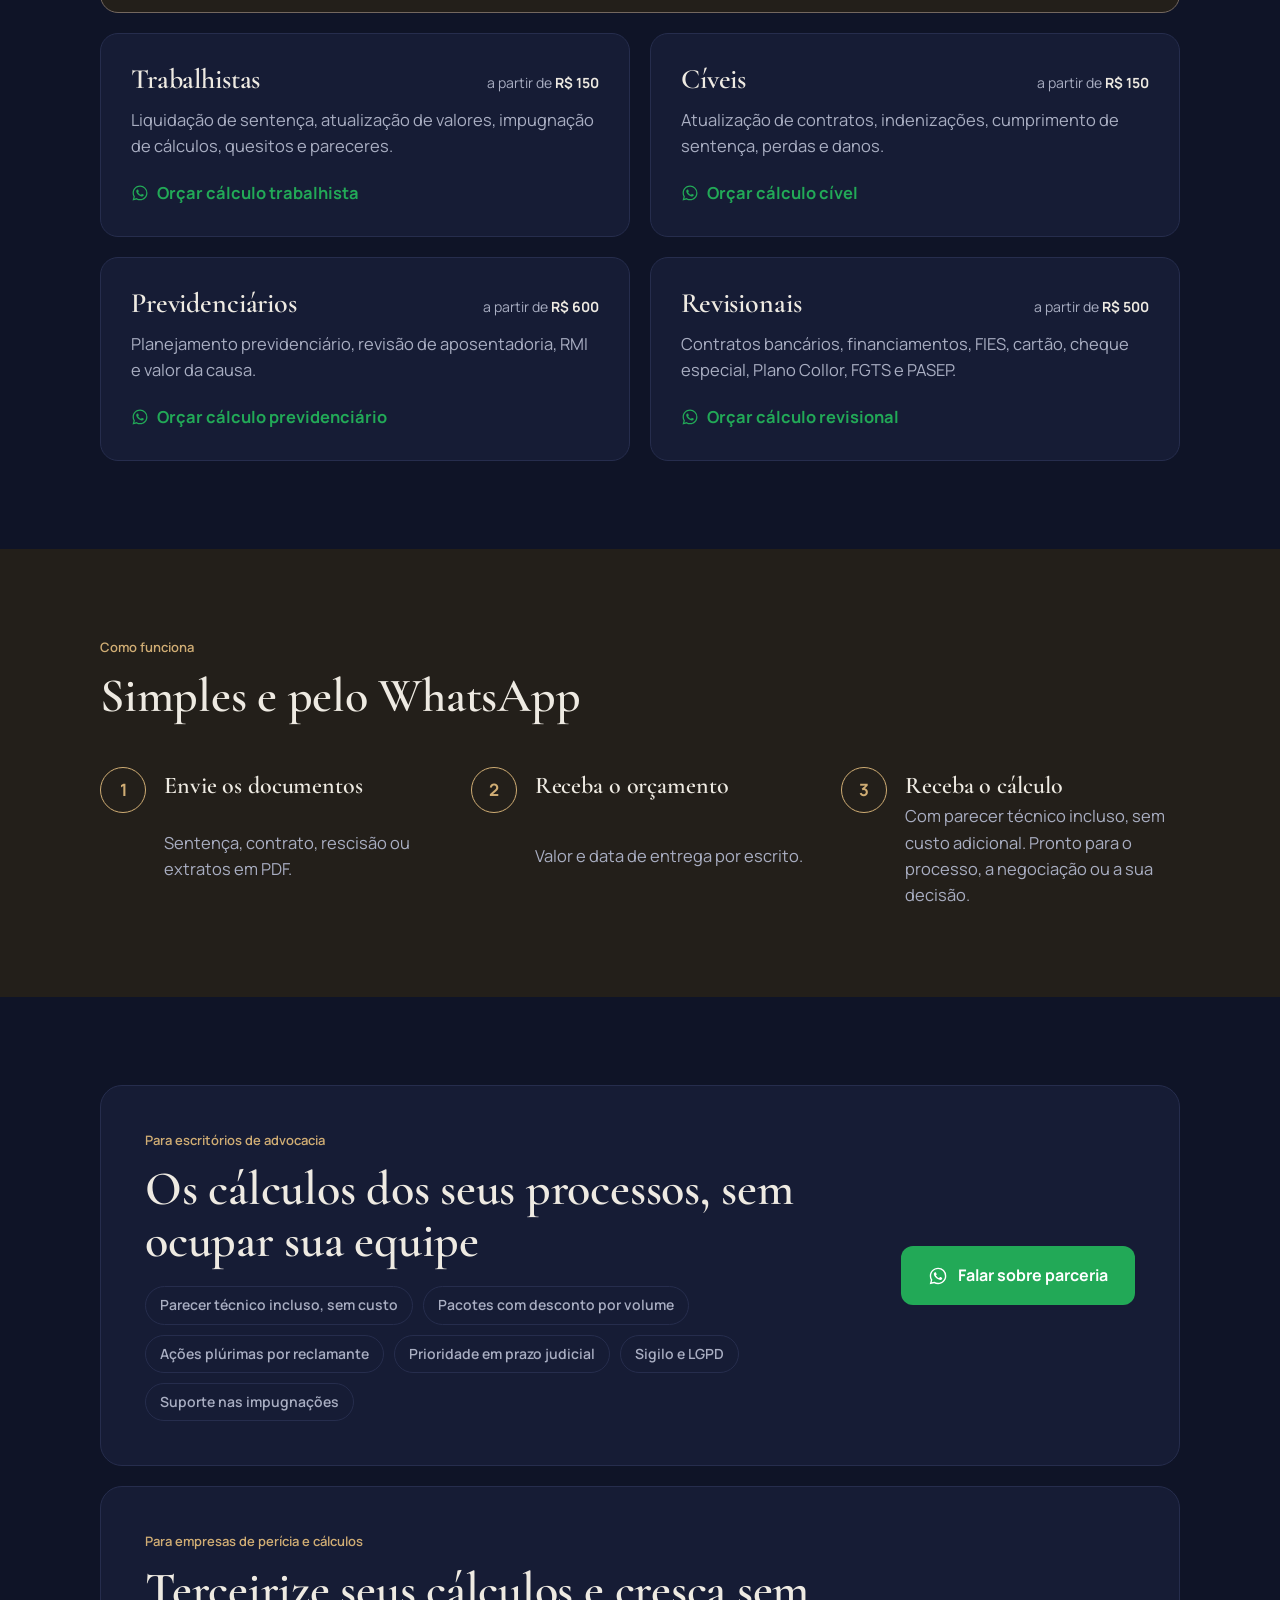
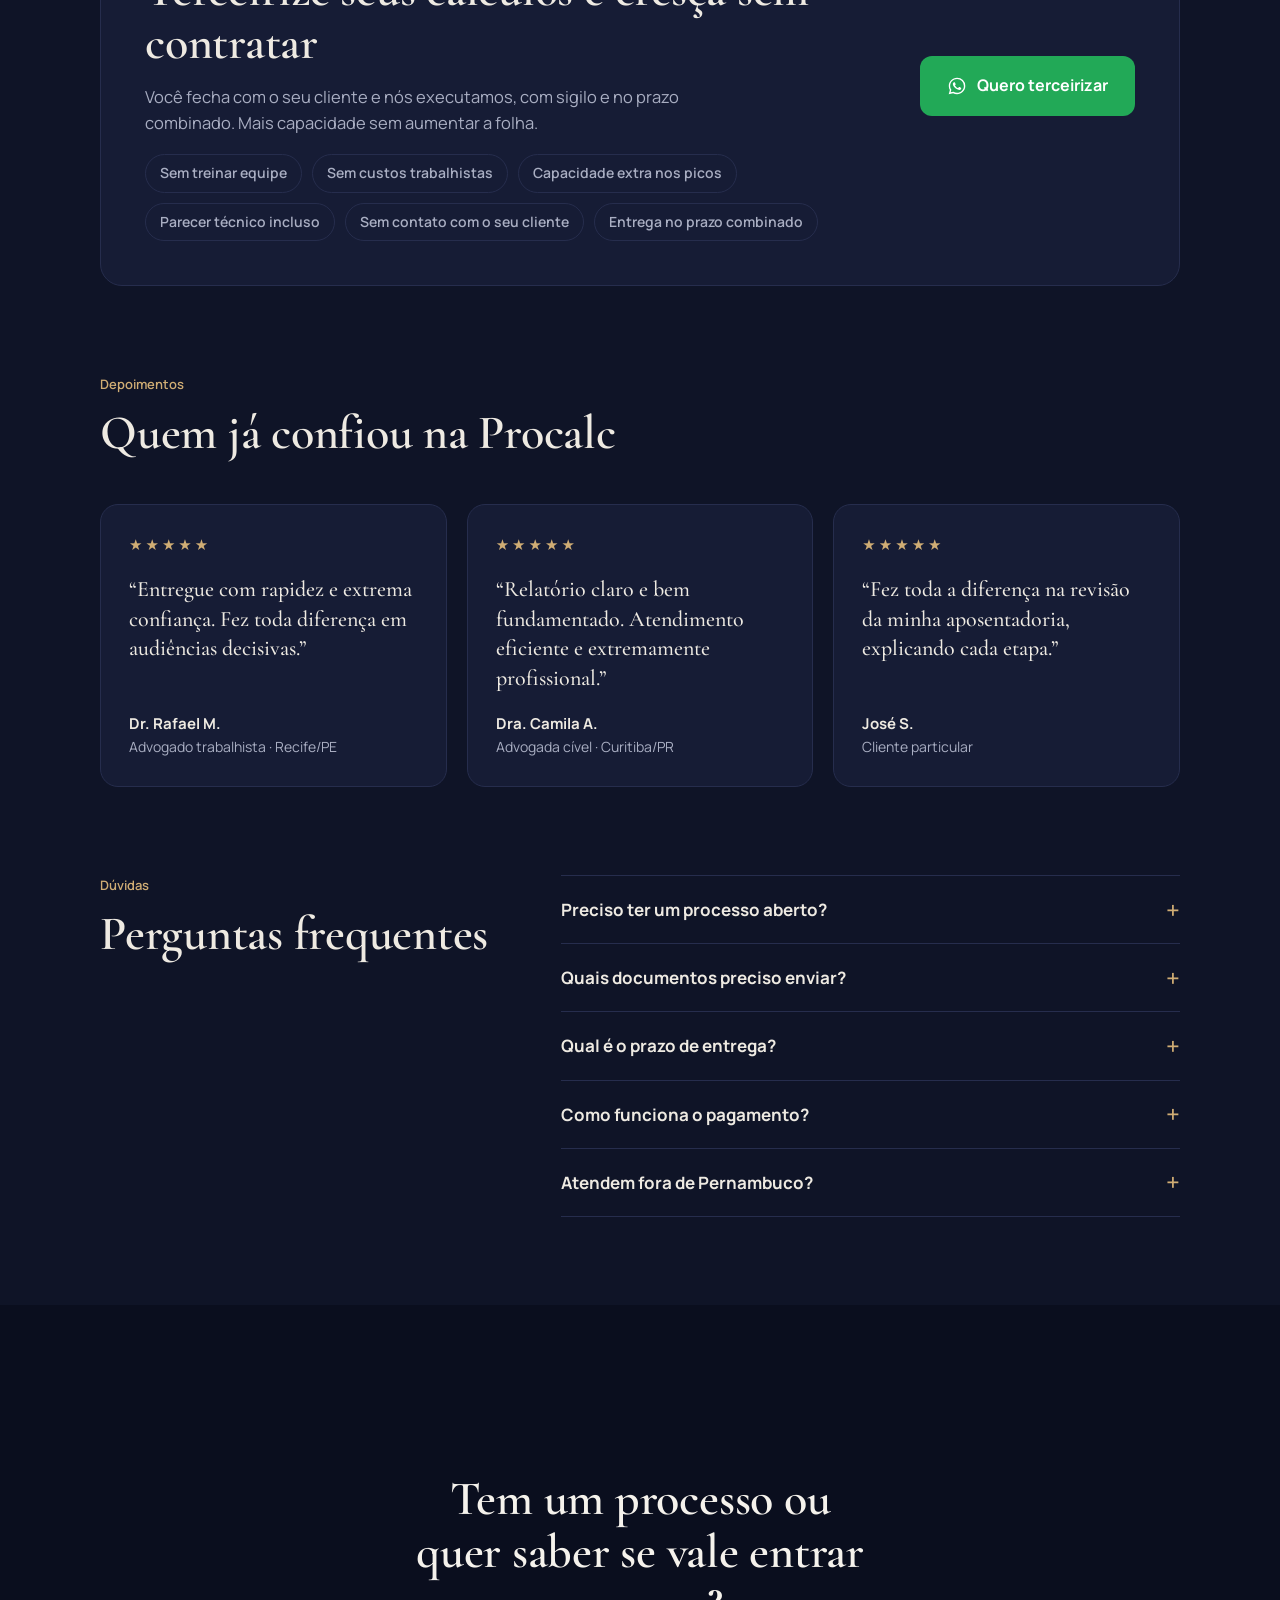
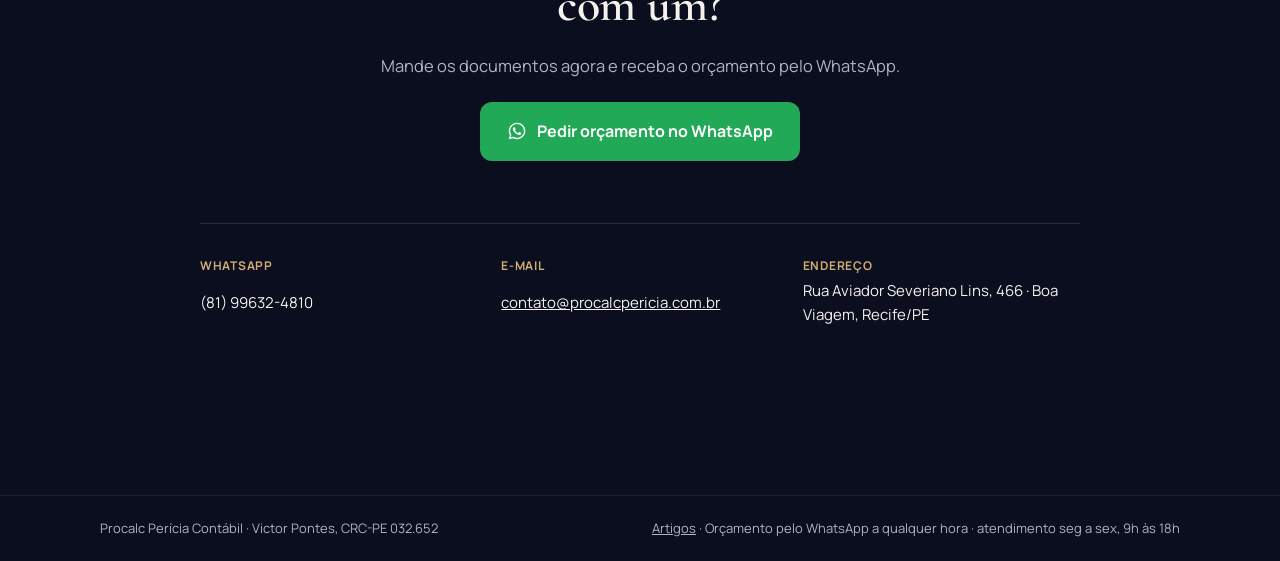
==== commit 234b4d6b: "Página de recuperação tributária para clínicas (equiparação hospitalar) Nova página recuperacao-trib" ====
--- a/index.html
+++ b/index.html
@@ -216,6 +216,7 @@
       <span class="brand-name"><b>PROCALC</b><small>Perícia Contábil</small></span>
     </a>
     <nav class="nav">
+      <a class="link" href="recuperacao-tributaria.html">Clínicas</a>
       <a class="link" href="artigos.html">Artigos</a>
     <a class="btn btn-wa" href="https://wa.me/5581996324810?text=Ol%C3%A1%2C%20vim%20pelo%20site%20e%20quero%20um%20or%C3%A7amento" target="_blank" rel="noopener"><svg><use href="#wa"/></svg><span>Pedir orçamento</span></a>
     </nav>
@@ -260,6 +261,11 @@
           <p>Ainda não entrou com a ação? Calculamos quanto há a receber ou a pagar para você decidir com números: conferência de rescisão e verbas trabalhistas, revisão de contratos e financiamentos, estimativa do valor da causa e apoio em negociações e acordos.</p>
           <a href="https://wa.me/5581996324810?text=Quero%20or%C3%A7amento%20de%20c%C3%A1lculo%20extrajudicial%20%28sem%20processo%29" target="_blank" rel="noopener"><svg><use href="#wa"/></svg>Orçar cálculo extrajudicial</a>
         </article>
+        <article class="svc svc-wide">
+          <div class="svc-top"><h3>Recuperação tributária para clínicas</h3><span class="tag">Novo</span></div>
+          <p>Clínicas médicas no lucro presumido podem pagar IRPJ e CSLL com base de 8% e 12%, em vez de 32%, e recuperar o que pagaram a mais nos últimos 5 anos, corrigido pela Selic. Triagem gratuita.</p>
+          <a href="recuperacao-tributaria.html">Ver como funciona a equiparação hospitalar →</a>
+        </article>
         <article class="svc">
           <div class="svc-top"><h3>Trabalhistas</h3><span class="from">a partir de <b>R$ 150</b></span></div>
           <p>Liquidação de sentença, atualização de valores, impugnação de cálculos, quesitos e pareceres.</p>
